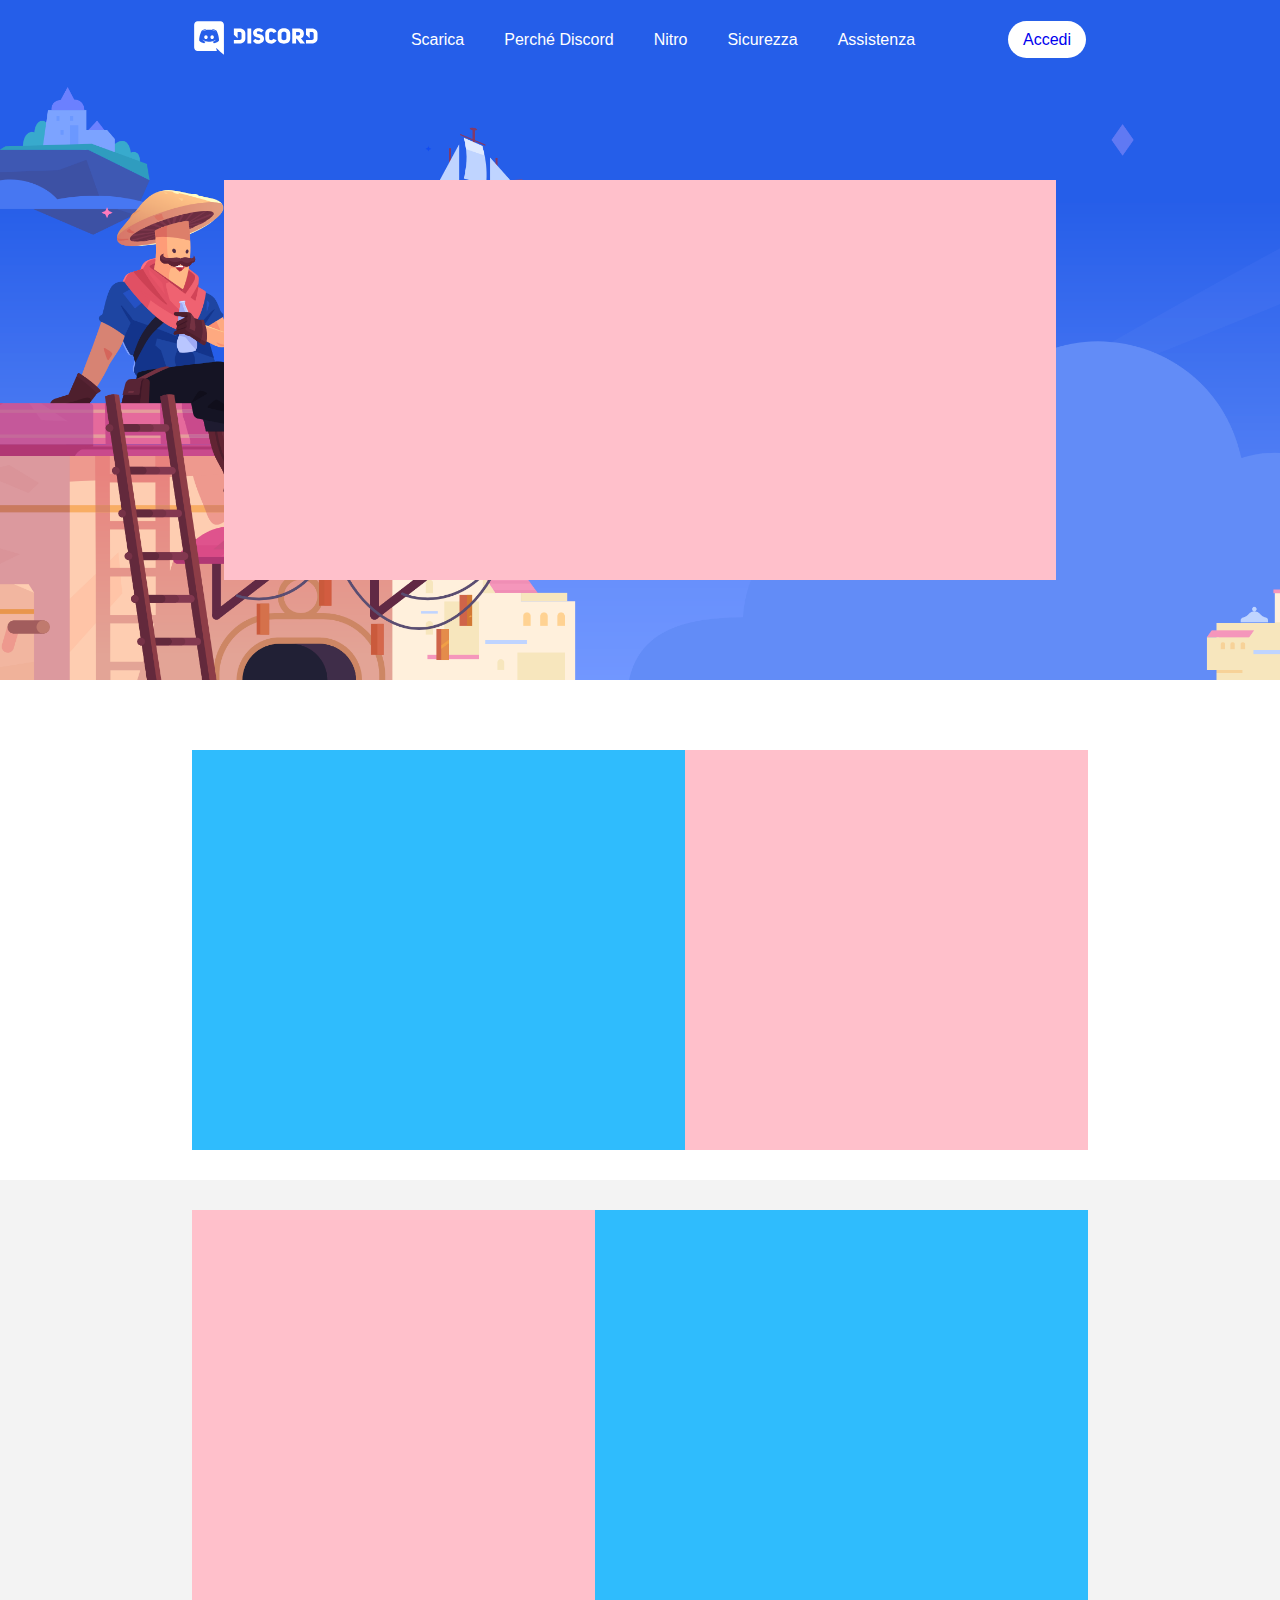
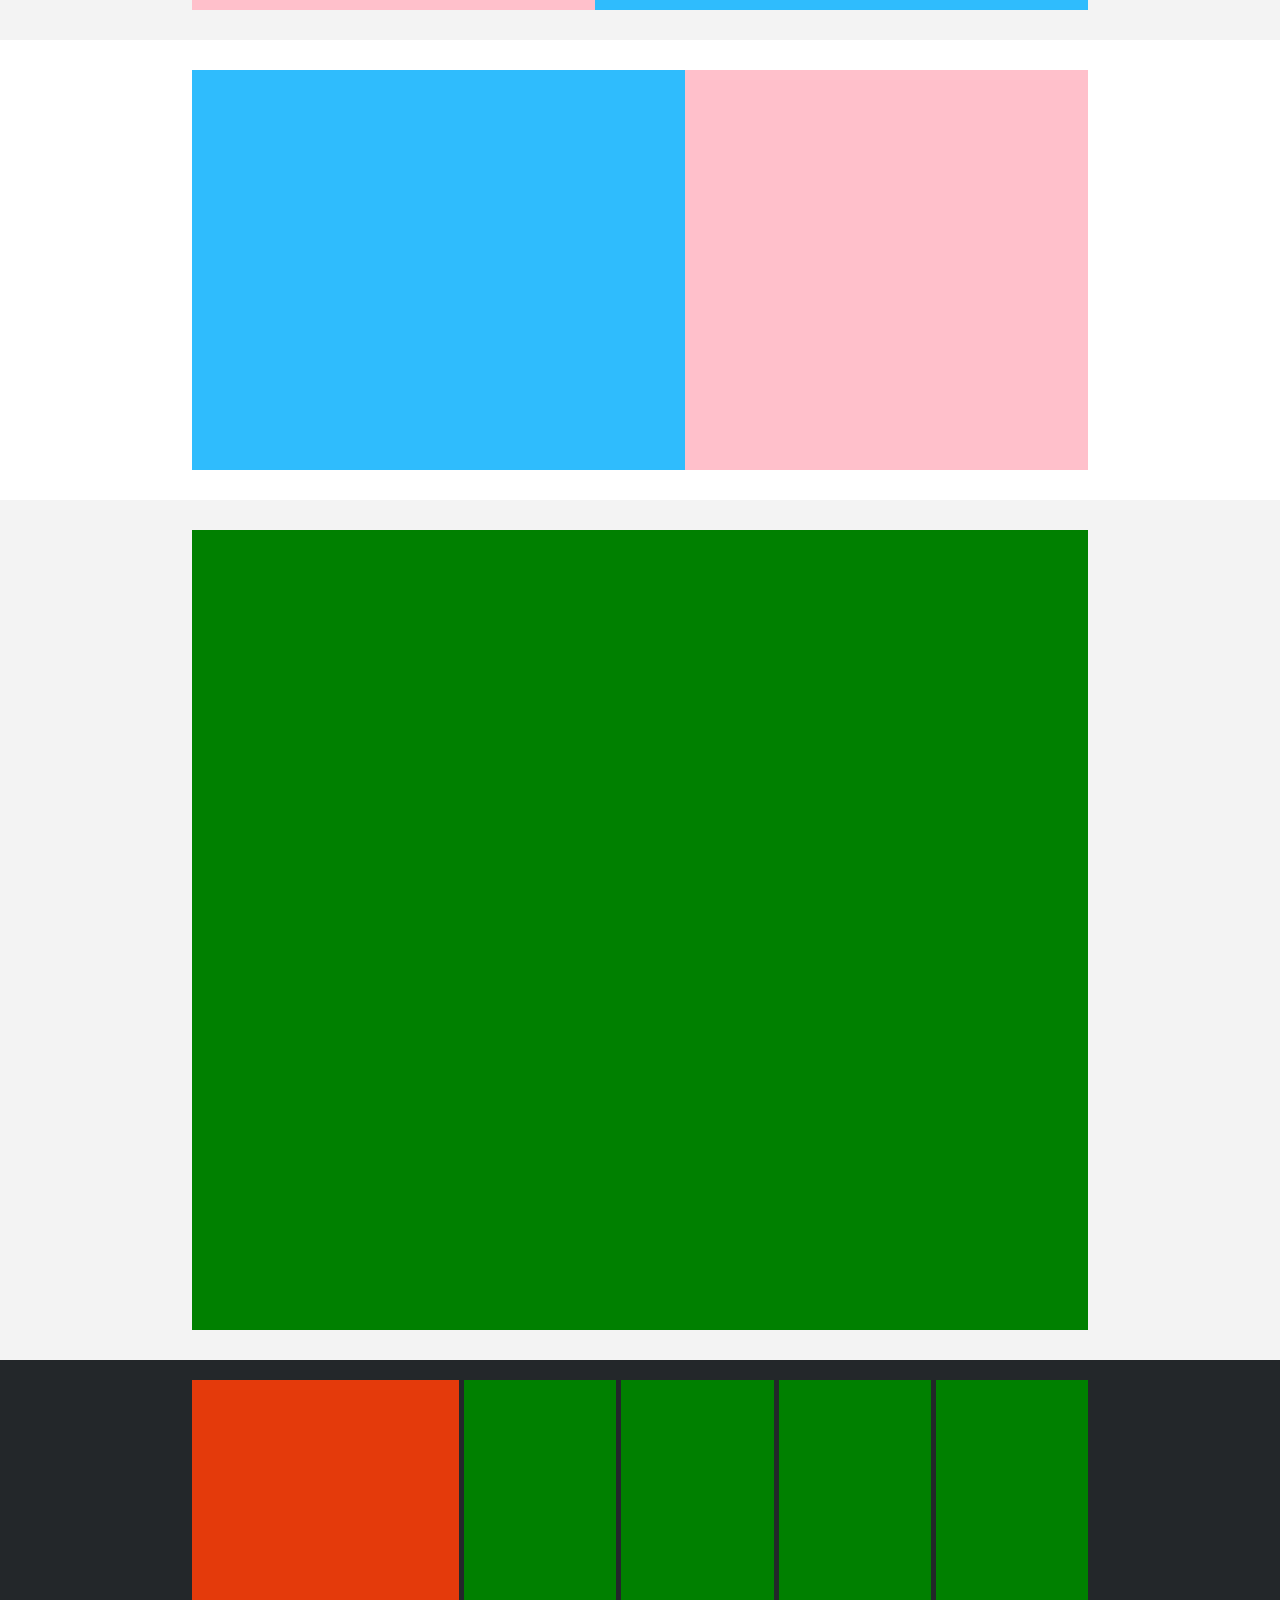
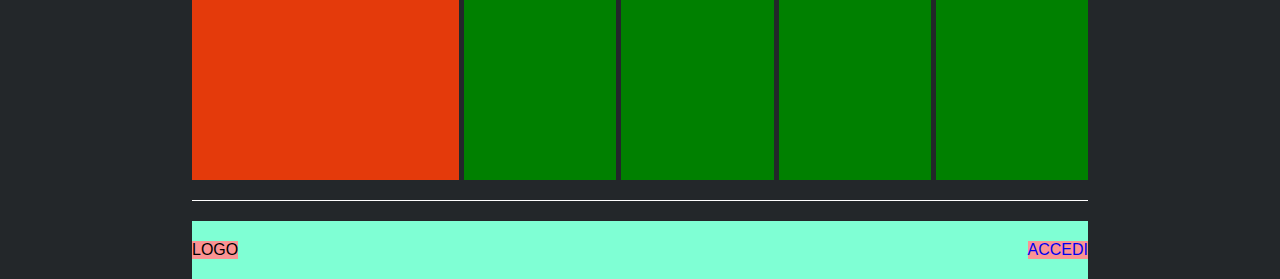
==== index.html @ bf4ae3b9 "nav section" ====
<!DOCTYPE html>
<html lang="en">
  <head>
    <meta charset="UTF-8" />
    <meta name="viewport" content="width=device-width, initial-scale=1.0" />
    <link rel="stylesheet" href="css/style.css" />
    <title>Discord structure</title>
  </head>
  <body>
    <header>
      <!-- NAV SECTION -->
      <section class="nav-bar">
        <div class="container nav-section">
          <div>
            <a href="#">
              <img src="img/logo.svg" alt="Discord Logo" />
            </a>
          </div>
          <nav>
            <ul id="header-nav-list">
              <li><a href="#">Scarica</a></li>
              <li><a href="#">Perché Discord</a></li>
              <li><a href="#">Nitro</a></li>
              <li><a href="#">Sicurezza</a></li>
              <li><a href="#">Assistenza</a></li>
            </ul>
          </nav>
          <div><a class="btn" href="#">Accedi</a></div>
        </div>
      </section>

      <!-- HERO SECTION -->
      <section class="hero-section">
        <div class="hero-content"></div>
      </section>
    </header>

    <!-- FEATURE SECTION -->
    <main>
      <section>
        <!-- FIRST FEATURE -->
        <div>
          <div class="feature-block container">
            <div class="feature-img"></div>
            <div class="feature-content"></div>
          </div>
        </div>
        <!-- SECOND FEATURE -->
        <div class="bg-gray">
          <div class="feature-block container">
            <div class="feature-content"></div>
            <div class="feature-img"></div>
          </div>
        </div>
        <!-- THIRD FEATURE -->
        <div>
          <div class="feature-block container">
            <div class="feature-img"></div>
            <div class="feature-content"></div>
          </div>
        </div>
        <!-- FOURTH FEATURE -->
        <div class="bg-gray">
          <div class="feature-block container">
            <div class="last-feature-content"></div>
          </div>
        </div>
      </section>
    </main>

    <!-- FOOTER SECTION -->
    <footer>
      <!-- FIRST FOOTER SECTION -->
      <section class="first-footer-section container">
        <div class="first-column">
          <div class="col-social"></div>
        </div>

        <div class="second-column-section">
          <div class="col-link"></div>
          <div class="col-link"></div>
          <div class="col-link"></div>
          <div class="col-link"></div>
        </div>
      </section>

      <!-- SECOND FOOTER SECTION -->
      <section class="second-footer-section container">
        <span class="footer-logo">LOGO</span>
        <a class="footer-btn" href="#">ACCEDI</a>
      </section>
    </footer>
  </body>
</html>

<!-- FINE -->
---- css/style.css ----
/* GENERAL */

* {
  margin: 0;
  padding: 0;
  box-sizing: border-box;
}

body {
  font-family: "Helvetica Neue", Helvetica, Arial, sans-serif;
}

a {
  text-decoration: none;
}

/* REUSABLE */

.container {
  width: 70%;
  margin: 0 auto;
}

.bg-gray {
  background-color: rgb(243, 243, 243);
}

.btn {
  background-color: #fff;
  padding: 10px 15px;
  border-radius: 200px;
}

/* HEADER */

header {
  background-image: url(../img/jumbo.png);
  background-size: cover;
}

.nav-bar {
  height: 80px;
  display: flex;
  align-items: center;
  /* debug */
  /* background-color: aqua; */
}

.nav-section {
  display: flex;
  justify-content: space-between;
  align-items: center;
  padding: 4px 2px;
  /* debug */
  /* background-color: orange; */
}

nav {
  display: flex;
  justify-content: space-between;
  /* DEBUG */
  padding: 10px 15px;
}

#header-nav-list {
  list-style: none;
  text-decoration: none;
  display: flex;
  gap: 40px;
}

#header-nav-list li a {
  color: #fff;
}

/* HERO SECTION */

.hero-section {
  min-height: 600px;
  display: flex;
  align-items: center;
  justify-content: center;
  margin-bottom: 40px;
  /* debug */
  /* background-color: blue; */
}

.hero-content {
  width: 65%;
  height: 400px;
  background-color: pink;
}

/* FEATURE SECTION */

.feature-block {
  padding: 30px 0;
  display: flex;
  justify-content: center;
  align-items: center;
}

.feature-img {
  width: 55%;
  height: 400px;
  background-color: rgb(47, 188, 253);
}

.feature-content {
  width: 45%;
  height: 400px;
  background-color: pink;
}

/* .feature-section:nth-child(even) {
  background-color: rgb(243, 243, 243);
} */

.last-feature-content {
  height: 800px;
  width: 100%;
  background-color: green;
}

/* FOOTER */

footer {
  background-color: #23272a;
  min-height: 500px;
}

/* FIRST SECTION FOOTER */

.first-footer-section {
  padding: 20px 0;
  border-bottom: 1px solid #fff;
  margin-bottom: 20px;

  display: flex;
  gap: 5px;
  /* justify-content: center;
  align-items: center; */
}

.first-column {
  width: 30%;
  height: 400px;
}

.second-column-section {
  display: flex;
  gap: 5px;
  width: 70%;
  height: 400px;
}

.col-social {
  height: 100%;
  width: 100%;
  background-color: rgb(228, 58, 11);
}

.col-link {
  width: 25%;
  height: 100%;
  background-color: green;
}

/* SECOND SECTION FOOTER */

.second-footer-section {
  background-color: aquamarine;
  padding: 20px 0;
  display: flex;
  justify-content: space-between;
}

.footer-logo {
  background-color: rgb(251, 147, 147);
}

.footer-btn {
  background-color: rgb(251, 147, 147);
  border: none;
  cursor: pointer;
}
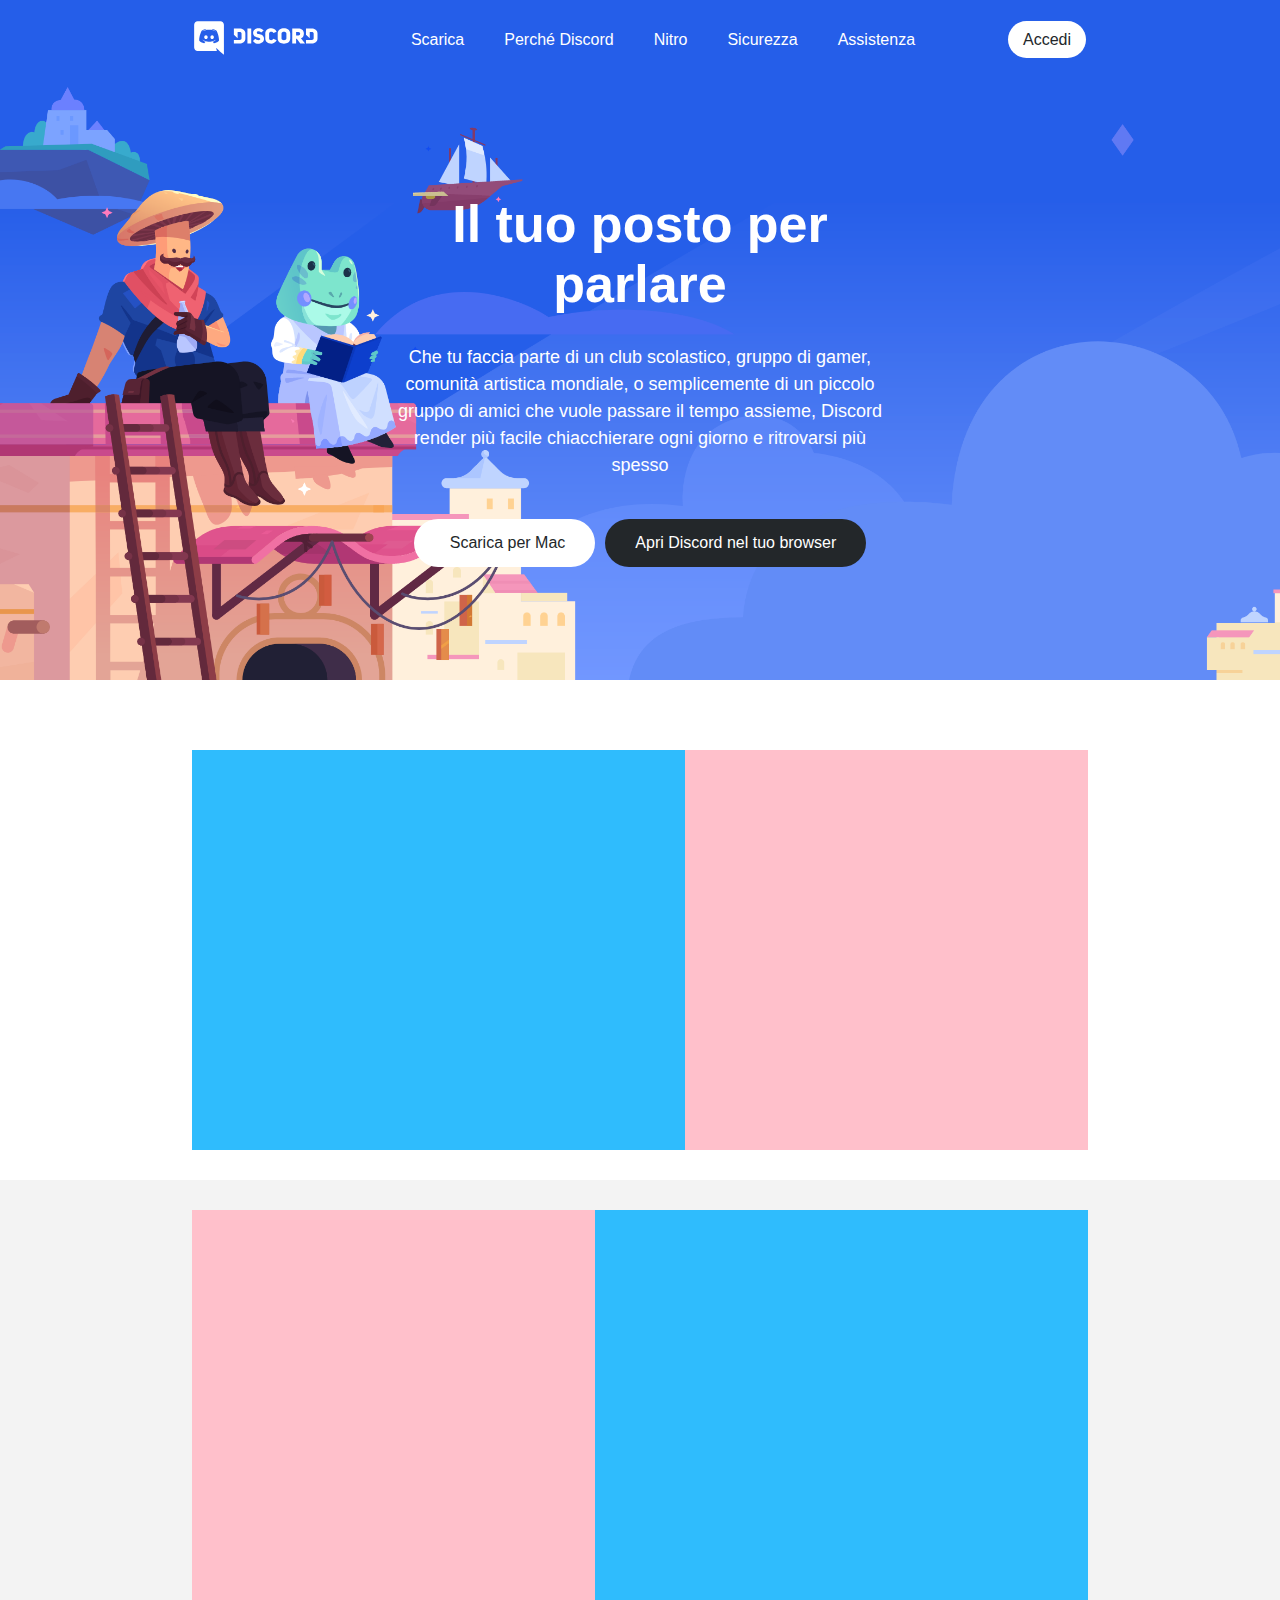
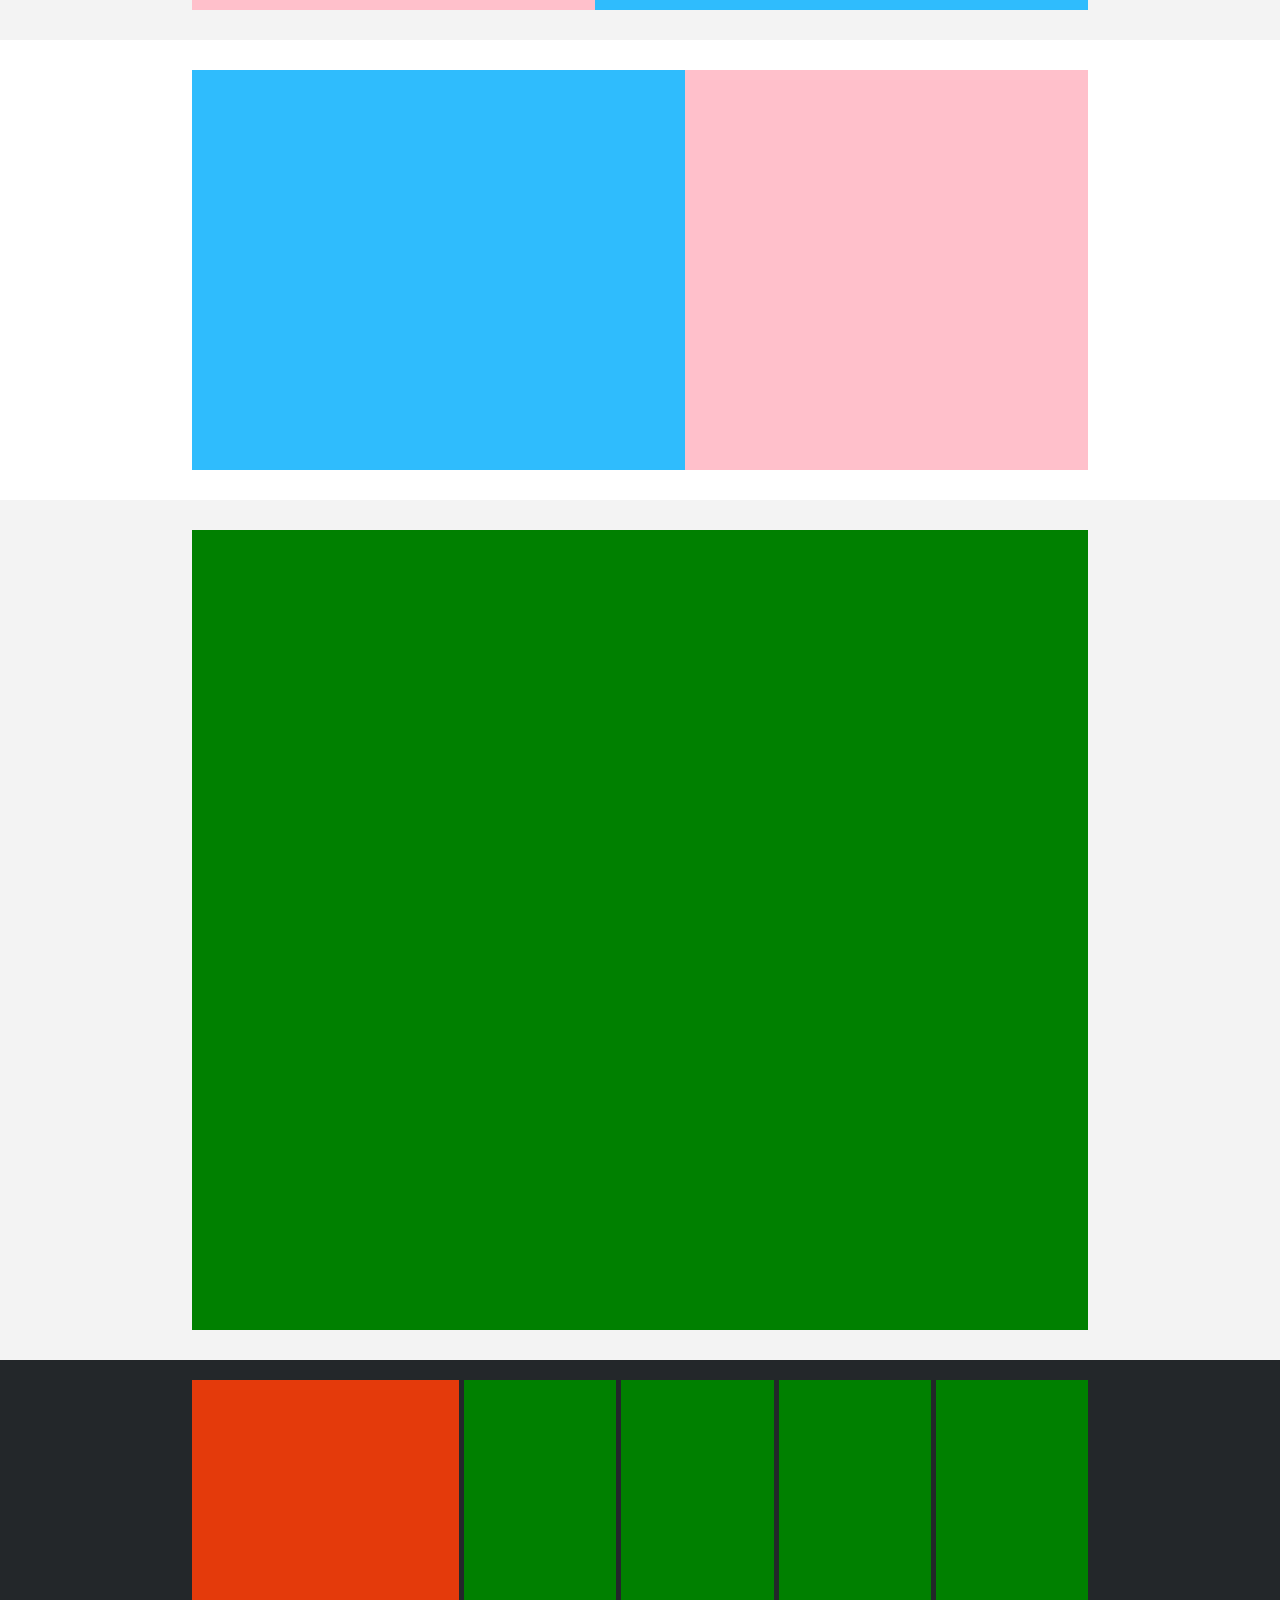
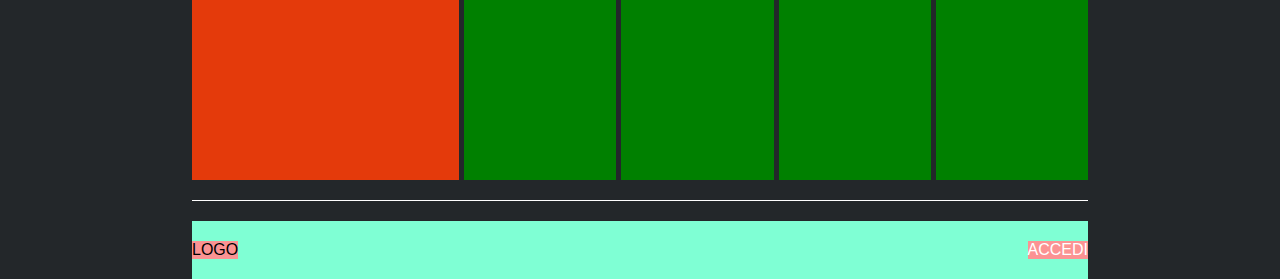
==== commit 794d63d7: "Hero section" ====
--- a/index.html
+++ b/index.html
@@ -3,6 +3,15 @@
   <head>
     <meta charset="UTF-8" />
     <meta name="viewport" content="width=device-width, initial-scale=1.0" />
+    <!-- FONT AWESOME -->
+    <link
+      rel="stylesheet"
+      href="https://cdnjs.cloudflare.com/ajax/libs/font-awesome/6.5.2/css/all.min.css"
+      integrity="sha512-SnH5WK+bZxgPHs44uWIX+LLJAJ9/2PkPKZ5QiAj6Ta86w+fsb2TkcmfRyVX3pBnMFcV7oQPJkl9QevSCWr3W6A=="
+      crossorigin="anonymous"
+      referrerpolicy="no-referrer"
+    />
+
     <link rel="stylesheet" href="css/style.css" />
     <title>Discord structure</title>
   </head>
@@ -25,13 +34,27 @@
               <li><a href="#">Assistenza</a></li>
             </ul>
           </nav>
-          <div><a class="btn" href="#">Accedi</a></div>
+          <div><a class="btn btn-login" href="#">Accedi</a></div>
         </div>
       </section>
 
       <!-- HERO SECTION -->
       <section class="hero-section">
-        <div class="hero-content"></div>
+        <div class="hero-content">
+          <h1>Il tuo posto per parlare</h1>
+          <p>
+            Che tu faccia parte di un club scolastico, gruppo di gamer, comunità
+            artistica mondiale, o semplicemente di un piccolo gruppo di amici
+            che vuole passare il tempo assieme, Discord render più facile
+            chiacchierare ogni giorno e ritrovarsi più spesso
+          </p>
+          <div class="hero-btn">
+            <a href="#" class="btn btn-white"
+              ><i class="fa-solid fa-down-long"></i> Scarica per Mac</a
+            >
+            <a href="#" class="btn btn-black">Apri Discord nel tuo browser</a>
+          </div>
+        </div>
       </section>
     </header>
 
--- a/css/style.css
+++ b/css/style.css
@@ -12,6 +12,7 @@
 
 a {
   text-decoration: none;
+  color: #fff;
 }
 
 /* REUSABLE */
@@ -69,8 +70,8 @@
   gap: 40px;
 }
 
-#header-nav-list li a {
-  color: #fff;
+.btn-login {
+  color: #23272a;
 }
 
 /* HERO SECTION */
@@ -86,9 +87,47 @@
 }
 
 .hero-content {
-  width: 65%;
-  height: 400px;
-  background-color: pink;
+  width: 40%;
+  color: #fff;
+  /* debug */
+  /* height: 400px;
+  background-color: pink; */
+}
+
+.hero-content h1 {
+  font-size: 52px;
+  text-align: center;
+  margin-bottom: 30px;
+}
+
+.hero-content p {
+  line-height: 1.5;
+  text-align: center;
+  font-size: 18px;
+}
+
+/* BTN */
+
+.fa-down-long {
+  margin-right: 6px;
+}
+
+.hero-btn {
+  display: flex;
+  justify-content: center;
+  align-items: center;
+  gap: 10px;
+  margin-top: 40px;
+}
+
+.btn-white {
+  color: #23272a;
+  padding: 15px 30px;
+}
+
+.btn-black {
+  background-color: #23272a;
+  padding: 15px 30px;
 }
 
 /* FEATURE SECTION */
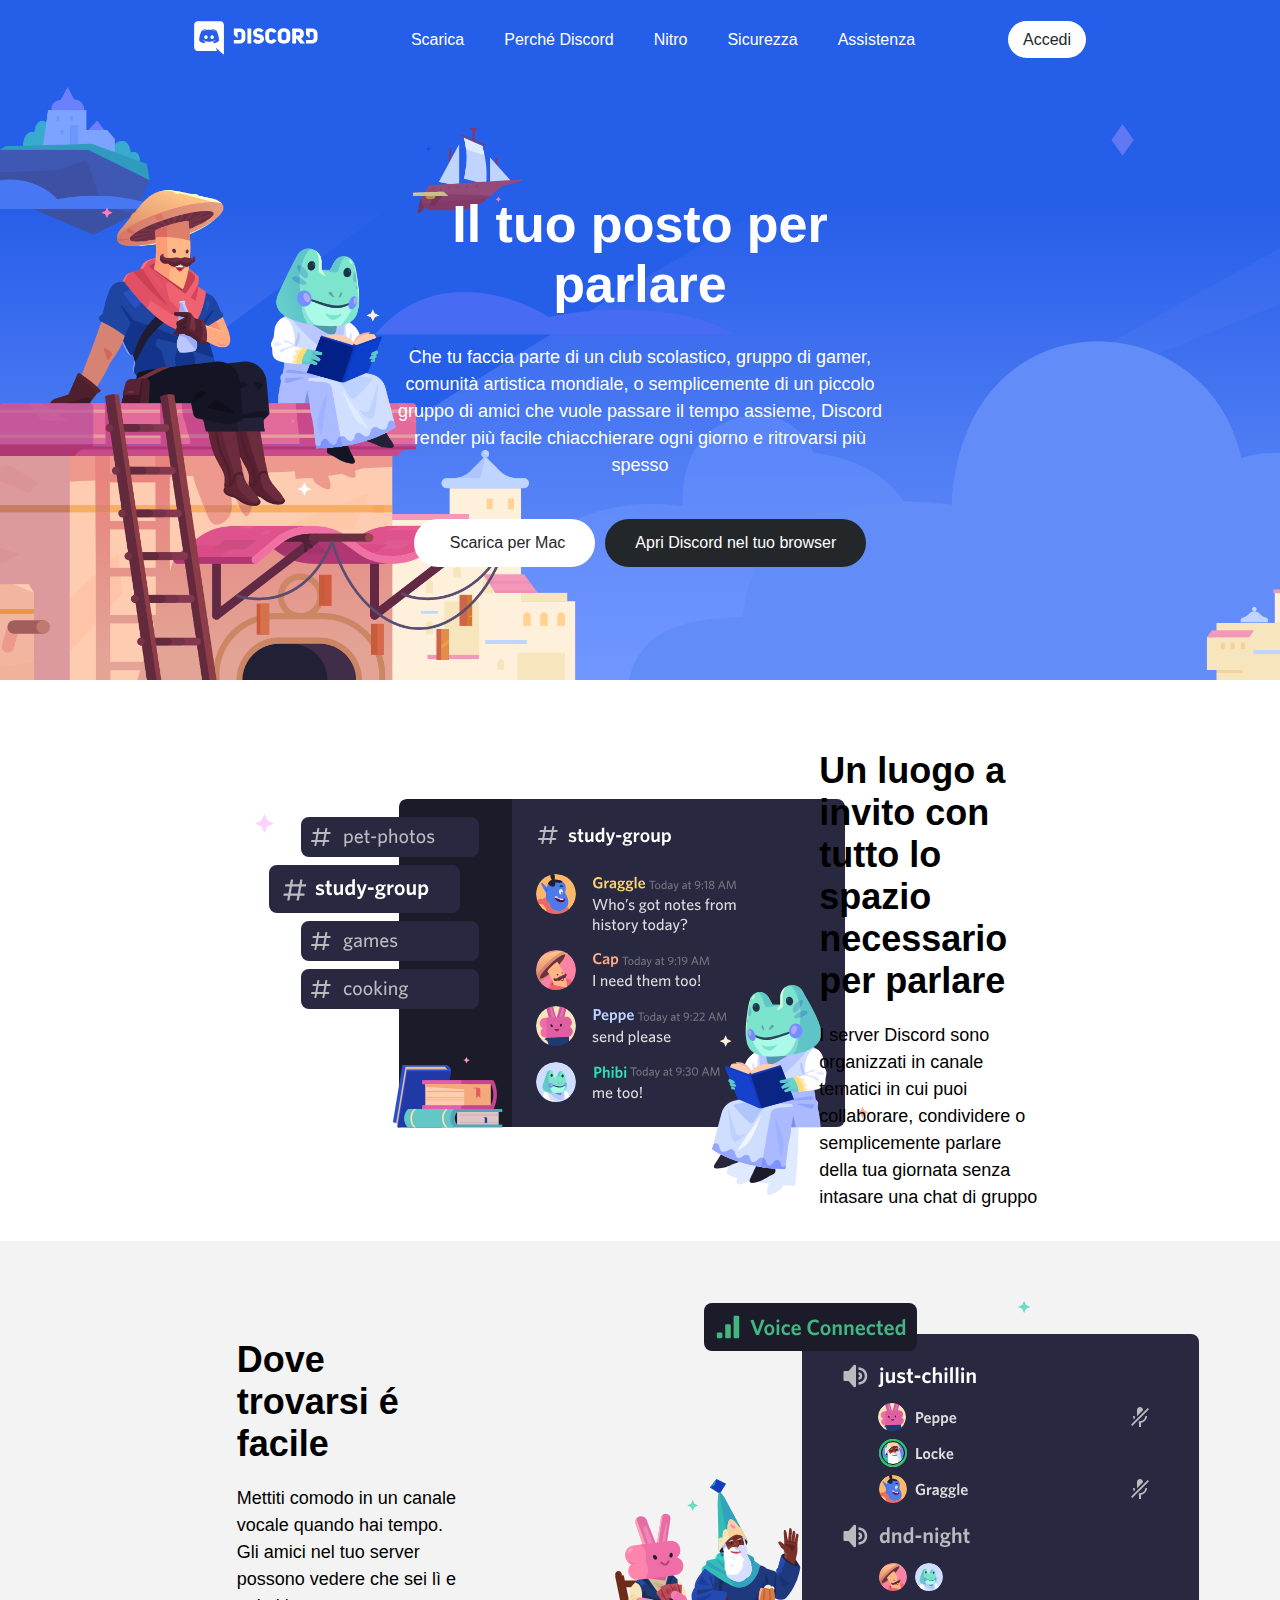
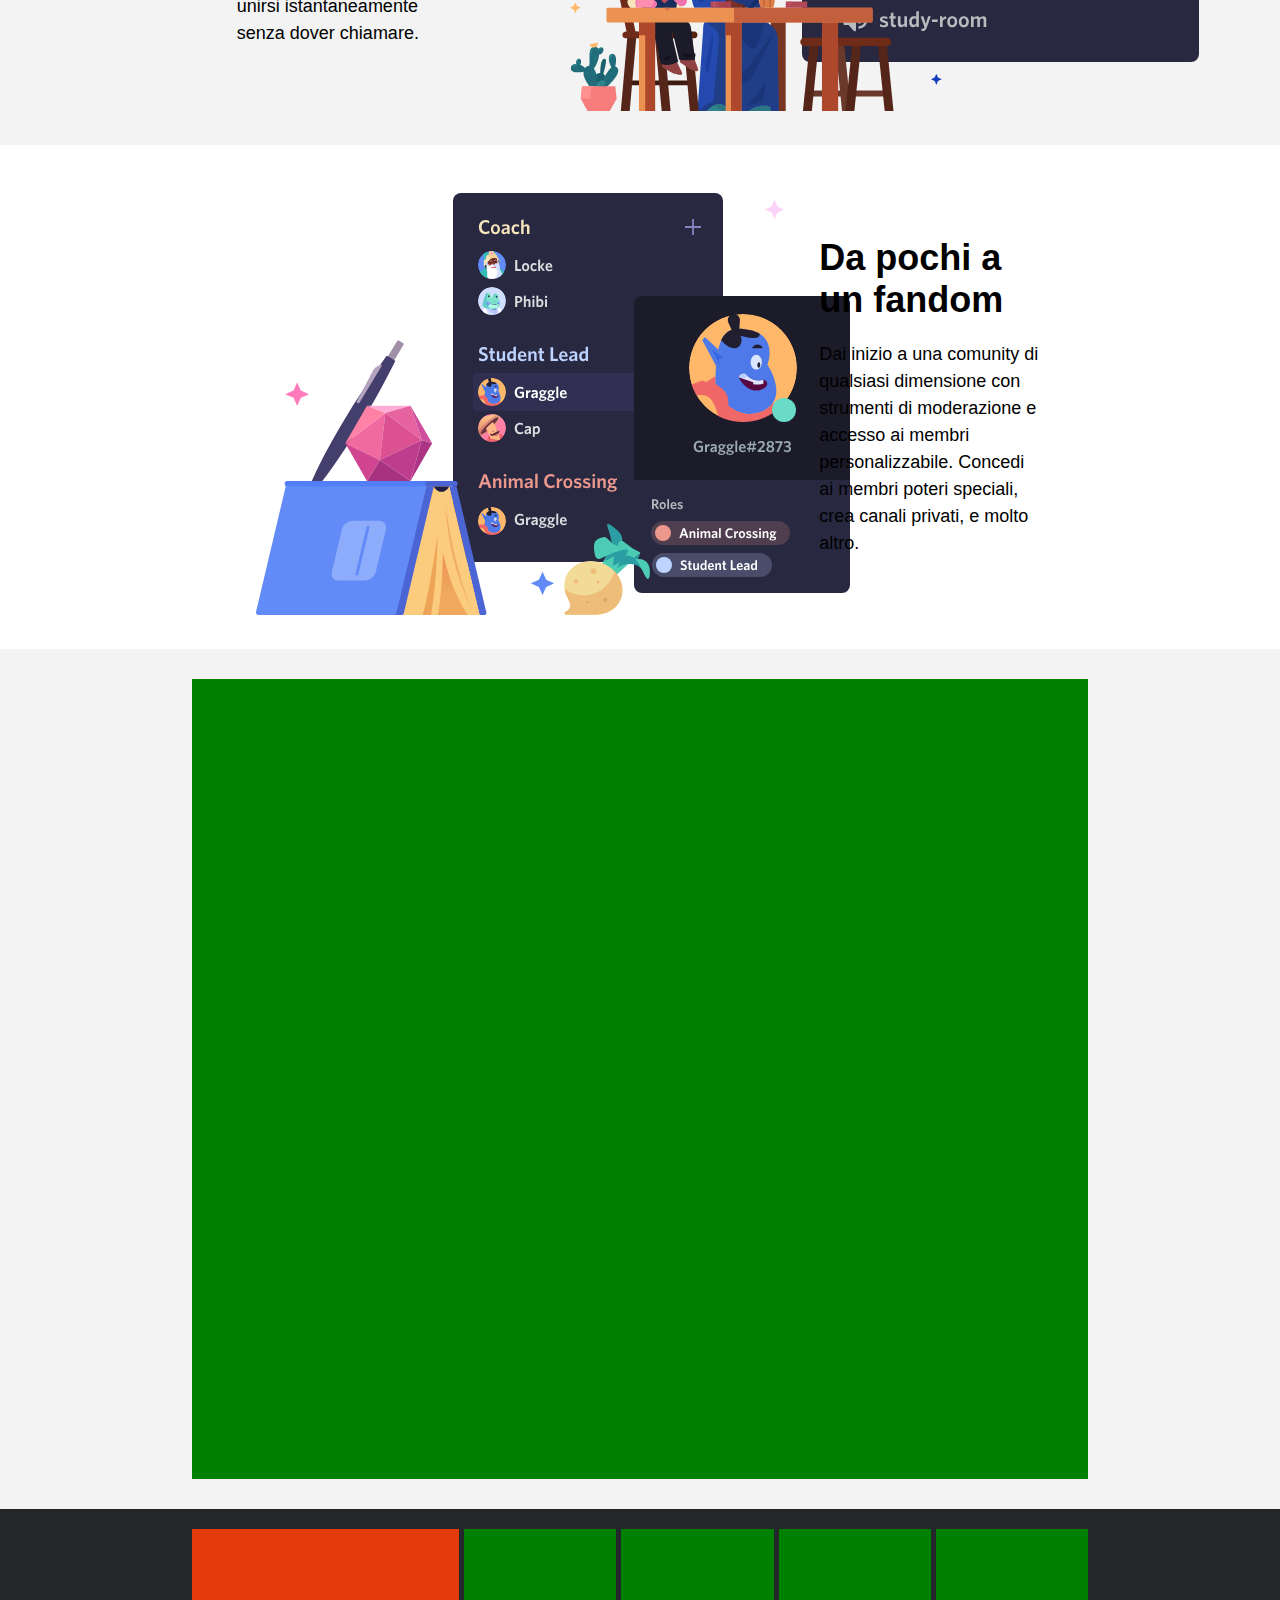
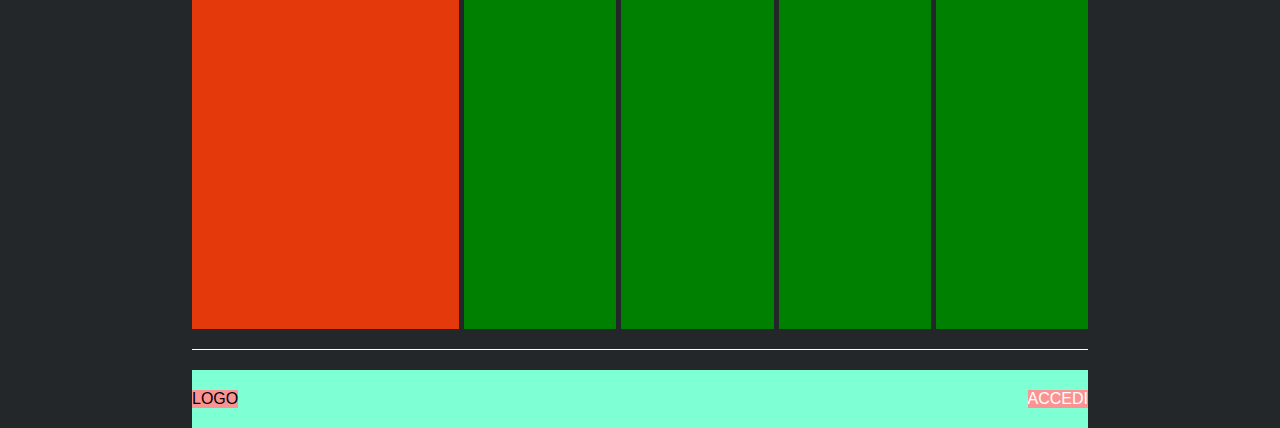
==== commit b4b6260f: "First three feature of feature section" ====
--- a/index.html
+++ b/index.html
@@ -60,35 +60,62 @@
 
     <!-- FEATURE SECTION -->
     <main>
+      <!-- FIRST FEATURE -->
       <section>
-        <!-- FIRST FEATURE -->
-        <div>
-          <div class="feature-block container">
-            <div class="feature-img"></div>
-            <div class="feature-content"></div>
+        <div class="feature-block container">
+          <div class="feature-img">
+            <img src="img/item1.svg" alt="descriptive image" />
           </div>
-        </div>
-        <!-- SECOND FEATURE -->
-        <div class="bg-gray">
-          <div class="feature-block container">
-            <div class="feature-content"></div>
-            <div class="feature-img"></div>
-          </div>
-        </div>
-        <!-- THIRD FEATURE -->
-        <div>
-          <div class="feature-block container">
-            <div class="feature-img"></div>
-            <div class="feature-content"></div>
-          </div>
-        </div>
-        <!-- FOURTH FEATURE -->
-        <div class="bg-gray">
-          <div class="feature-block container">
-            <div class="last-feature-content"></div>
+          <div class="feature-content">
+            <h3>
+              Un luogo a invito con tutto lo spazio necessario per parlare
+            </h3>
+            <p>
+              I server Discord sono organizzati in canale tematici in cui puoi
+              collaborare, condividere o semplicemente parlare della tua
+              giornata senza intasare una chat di gruppo
+            </p>
           </div>
         </div>
       </section>
+      <!-- SECOND FEATURE -->
+      <section class="bg-gray">
+        <div class="feature-block container">
+          <div class="feature-content">
+            <h3>Dove trovarsi é facile</h3>
+            <p>
+              Mettiti comodo in un canale vocale quando hai tempo. Gli amici nel
+              tuo server possono vedere che sei lì e unirsi istantaneamente
+              senza dover chiamare.
+            </p>
+          </div>
+          <div class="feature-img">
+            <img src="img/item2.svg" alt="descriptive image" />
+          </div>
+        </div>
+      </section>
+      <!-- THIRD FEATURE -->
+      <section>
+        <div class="feature-block container">
+          <div class="feature-img">
+            <img src="img/item3.svg" alt="descriptive image" />
+          </div>
+          <div class="feature-content">
+            <h3>Da pochi a un fandom</h3>
+            <p>
+              Dai inizio a una comunity di qualsiasi dimensione con strumenti di
+              moderazione e accesso ai membri personalizzabile. Concedi ai
+              membri poteri speciali, crea canali privati, e molto altro.
+            </p>
+          </div>
+        </div>
+      </section>
+      <!-- FOURTH FEATURE -->
+      <div class="bg-gray">
+        <div class="feature-block container">
+          <div class="last-feature-content"></div>
+        </div>
+      </div>
     </main>
 
     <!-- FOOTER SECTION -->
--- a/css/style.css
+++ b/css/style.css
@@ -15,6 +15,11 @@
   color: #fff;
 }
 
+p {
+  font-size: 18px;
+  line-height: 1.5;
+}
+
 /* REUSABLE */
 
 .container {
@@ -101,9 +106,7 @@
 }
 
 .hero-content p {
-  line-height: 1.5;
   text-align: center;
-  font-size: 18px;
 }
 
 /* BTN */
@@ -135,20 +138,27 @@
 .feature-block {
   padding: 30px 0;
   display: flex;
-  justify-content: center;
+  justify-content: space-around;
   align-items: center;
 }
 
 .feature-img {
   width: 55%;
+  /* debug */
+  /* height: 400px;
+  background-color: rgb(47, 188, 253); */
+}
+
+.feature-content {
+  width: 25%;
+  /* debug
   height: 400px;
-  background-color: rgb(47, 188, 253);
-}
-
-.feature-content {
-  width: 45%;
-  height: 400px;
-  background-color: pink;
+  background-color: pink; */
+}
+
+.feature-content h3 {
+  font-size: 36px;
+  margin-bottom: 20px;
 }
 
 /* .feature-section:nth-child(even) {
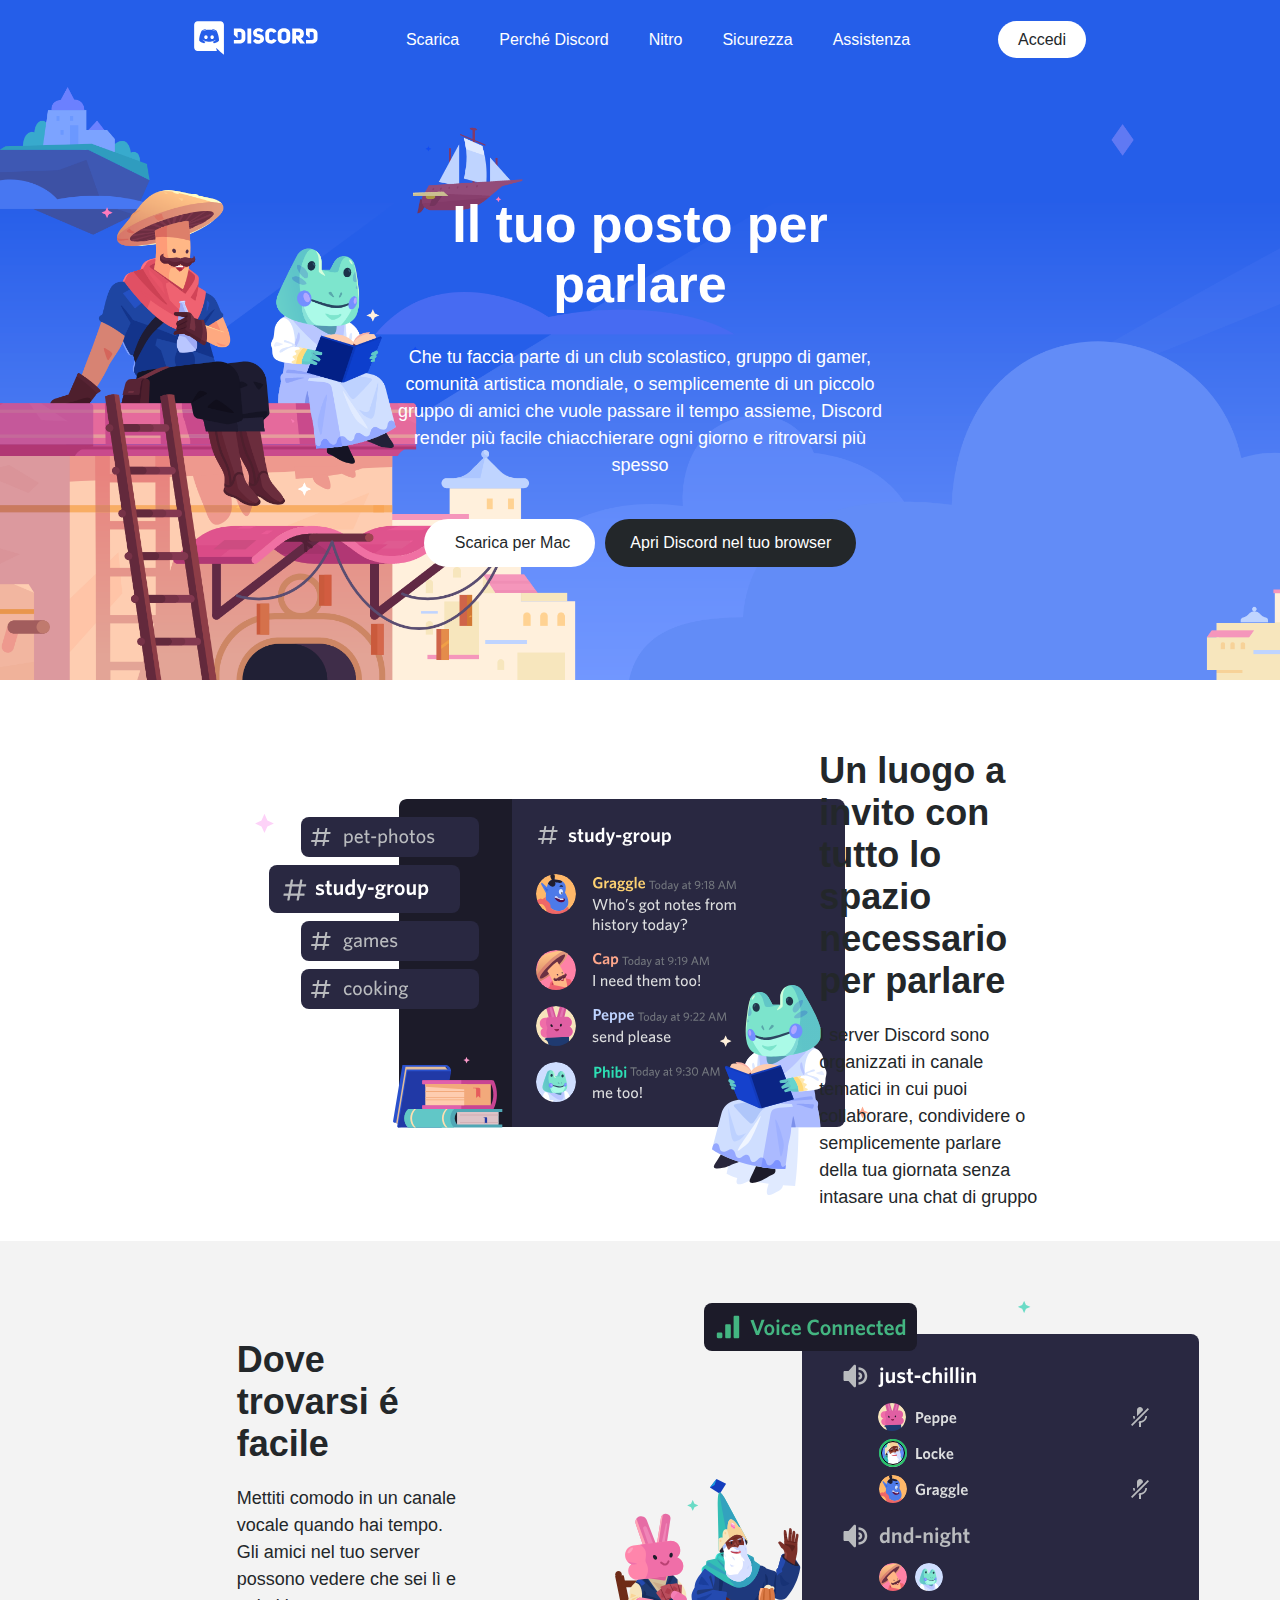
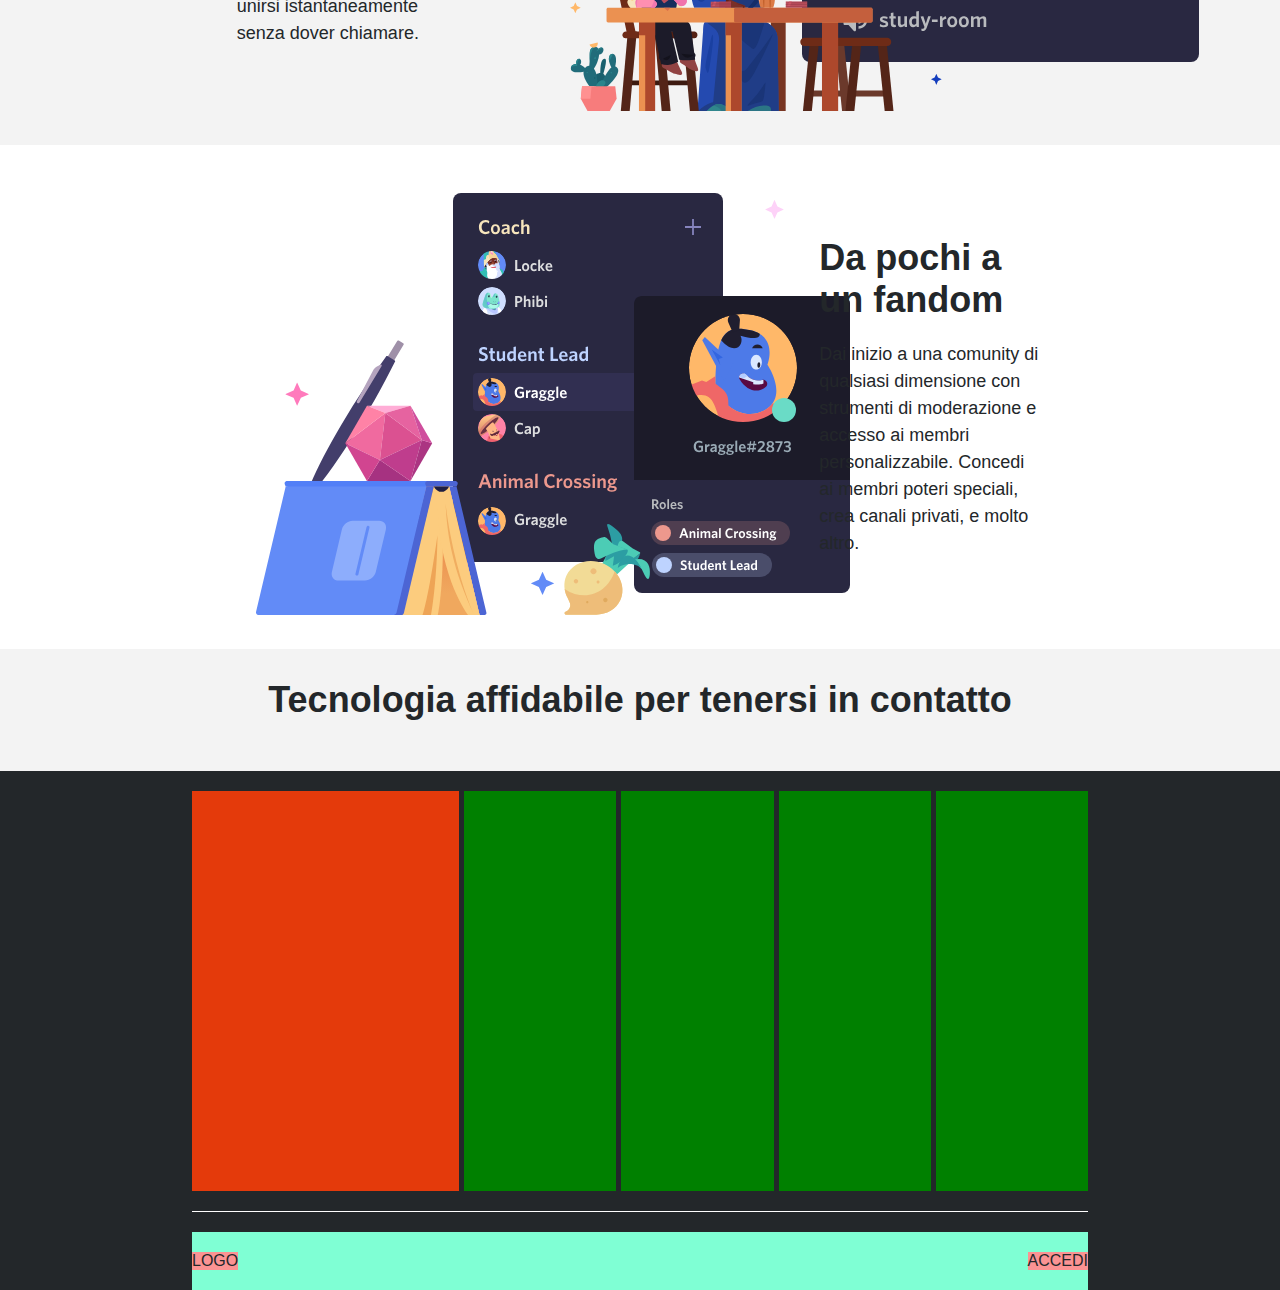
==== commit 98f4b979: "Some btn header fix" ====
--- a/index.html
+++ b/index.html
@@ -111,11 +111,13 @@
         </div>
       </section>
       <!-- FOURTH FEATURE -->
-      <div class="bg-gray">
+      <section class="bg-gray">
         <div class="feature-block container">
-          <div class="last-feature-content"></div>
+          <div class="last-feature-content">
+            <h3>Tecnologia affidabile per tenersi in contatto</h3>
+          </div>
         </div>
-      </div>
+      </section>
     </main>
 
     <!-- FOOTER SECTION -->
--- a/css/style.css
+++ b/css/style.css
@@ -8,11 +8,12 @@
 
 body {
   font-family: "Helvetica Neue", Helvetica, Arial, sans-serif;
+  color: #23272a;
 }
 
 a {
   text-decoration: none;
-  color: #fff;
+  color: #23272a;
 }
 
 p {
@@ -20,6 +21,15 @@
   line-height: 1.5;
 }
 
+h3 {
+  font-size: 36px;
+  margin-bottom: 20px;
+}
+
+li a {
+  color: #fff;
+}
+
 /* REUSABLE */
 
 .container {
@@ -33,7 +43,7 @@
 
 .btn {
   background-color: #fff;
-  padding: 10px 15px;
+  padding: 15px 25px;
   border-radius: 200px;
 }
 
@@ -43,7 +53,7 @@
   background-image: url(../img/jumbo.png);
   background-size: cover;
 }
-
+/* NAV */
 .nav-bar {
   height: 80px;
   display: flex;
@@ -76,7 +86,7 @@
 }
 
 .btn-login {
-  color: #23272a;
+  padding: 10px 20px;
 }
 
 /* HERO SECTION */
@@ -123,14 +133,10 @@
   margin-top: 40px;
 }
 
-.btn-white {
-  color: #23272a;
-  padding: 15px 30px;
-}
-
 .btn-black {
+  color: #fff;
   background-color: #23272a;
-  padding: 15px 30px;
+  /* padding: 15px 30px; */
 }
 
 /* FEATURE SECTION */
@@ -156,19 +162,16 @@
   background-color: pink; */
 }
 
-.feature-content h3 {
-  font-size: 36px;
-  margin-bottom: 20px;
-}
-
 /* .feature-section:nth-child(even) {
   background-color: rgb(243, 243, 243);
 } */
 
 .last-feature-content {
-  height: 800px;
+  text-align: center;
   width: 100%;
-  background-color: green;
+  /* debug */
+  /* height: 800px;
+  background-color: green; */
 }
 
 /* FOOTER */
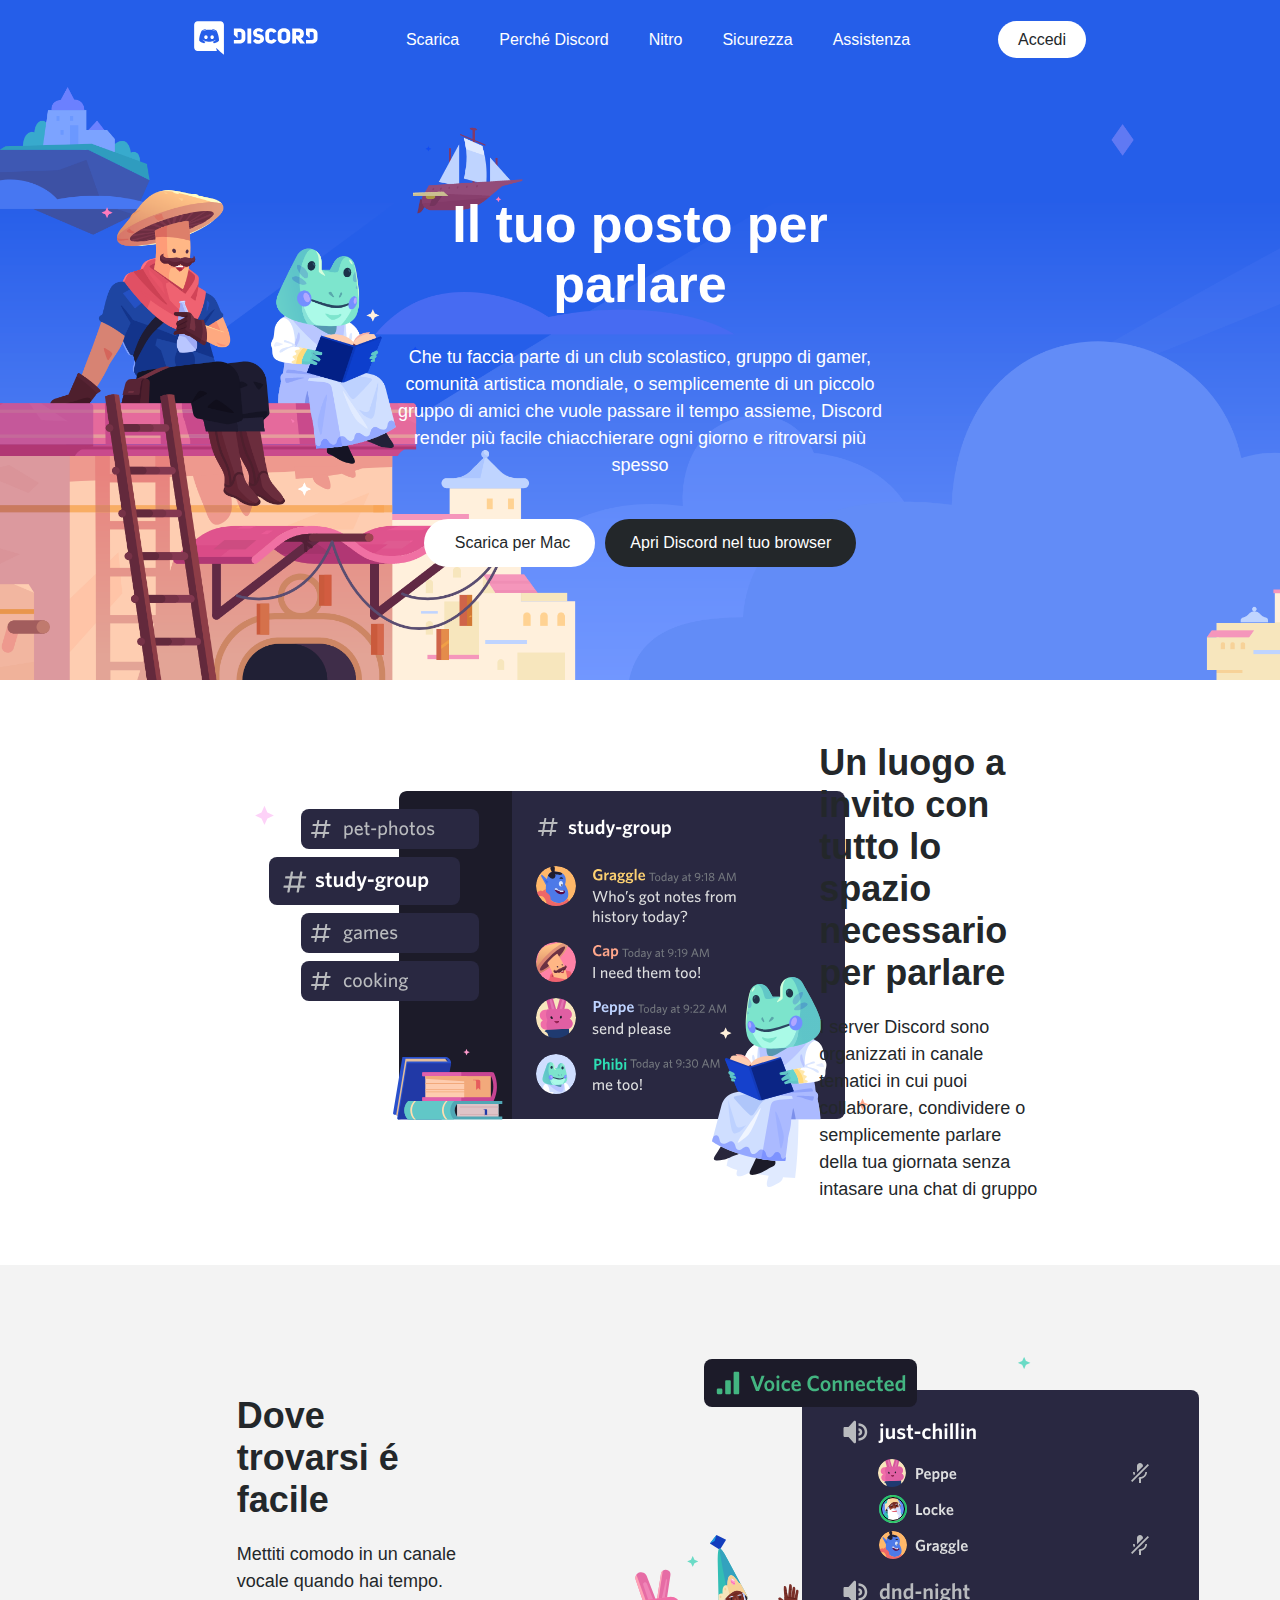
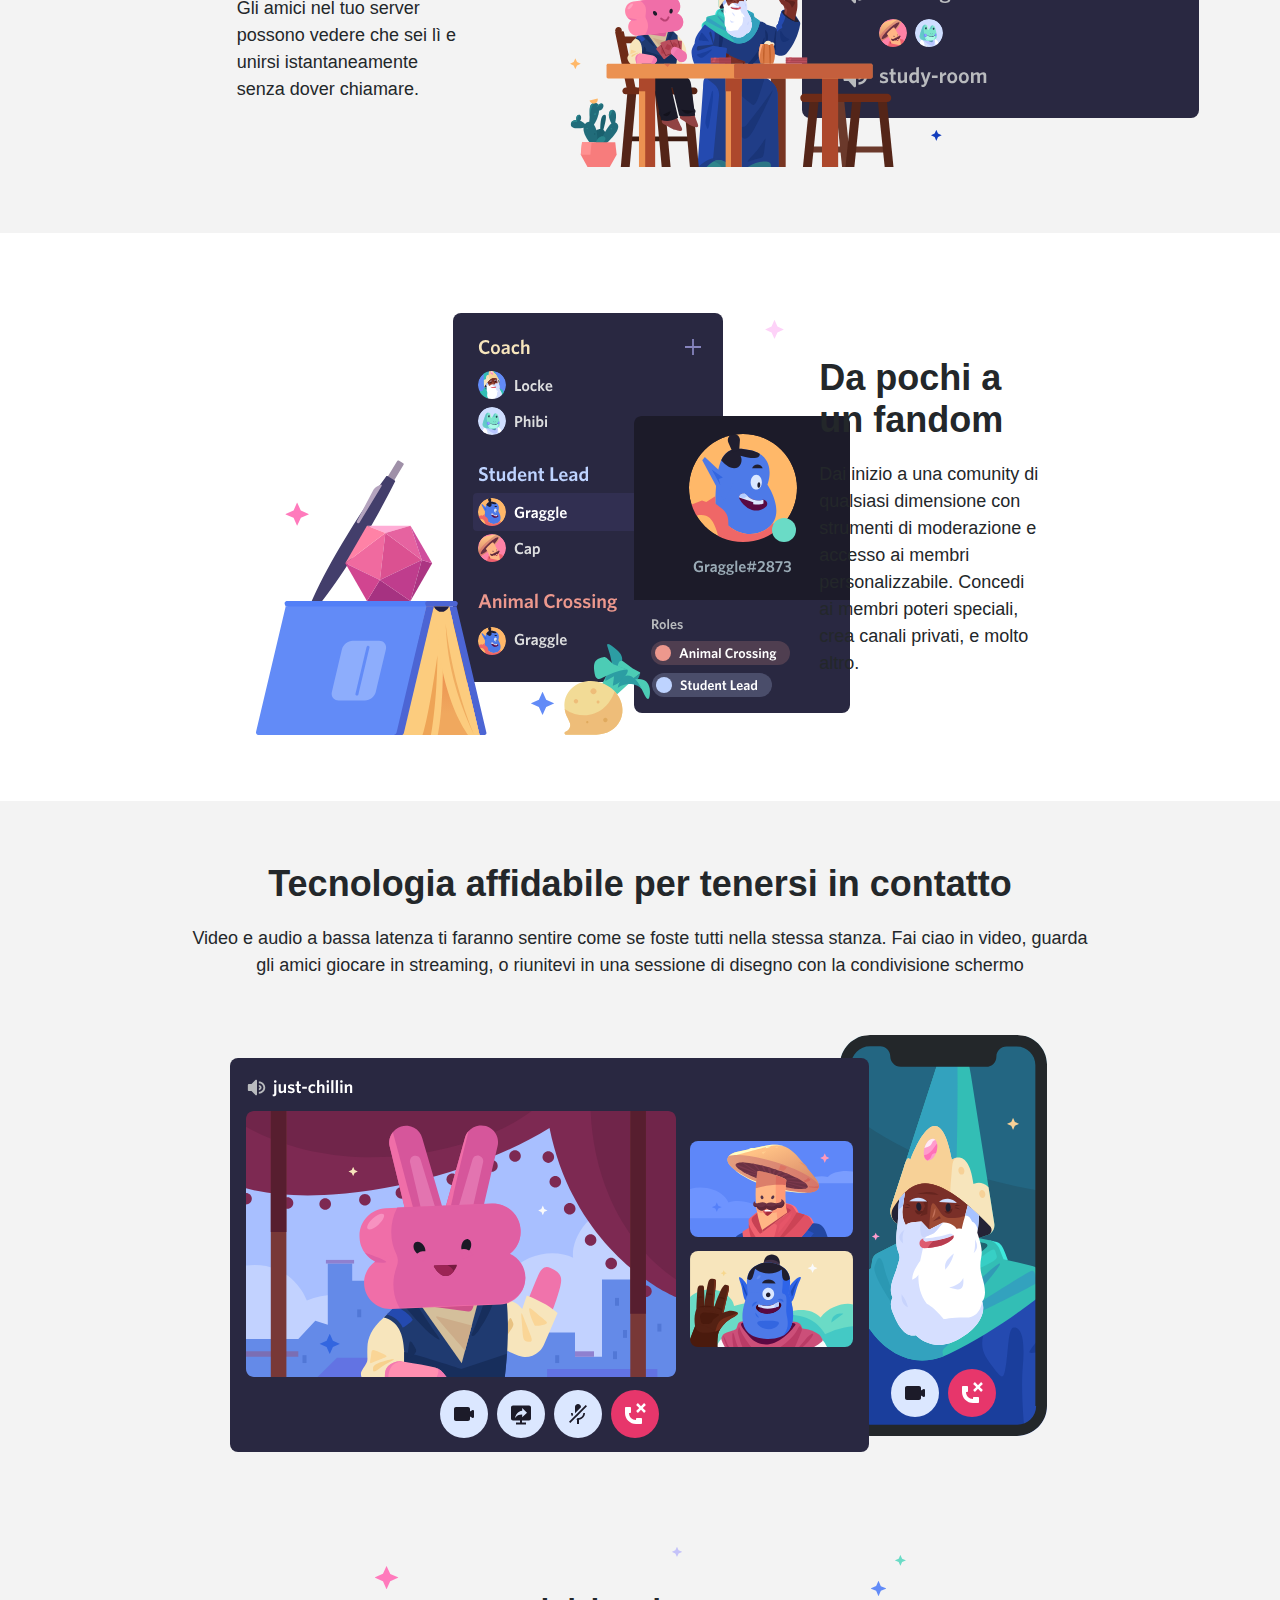
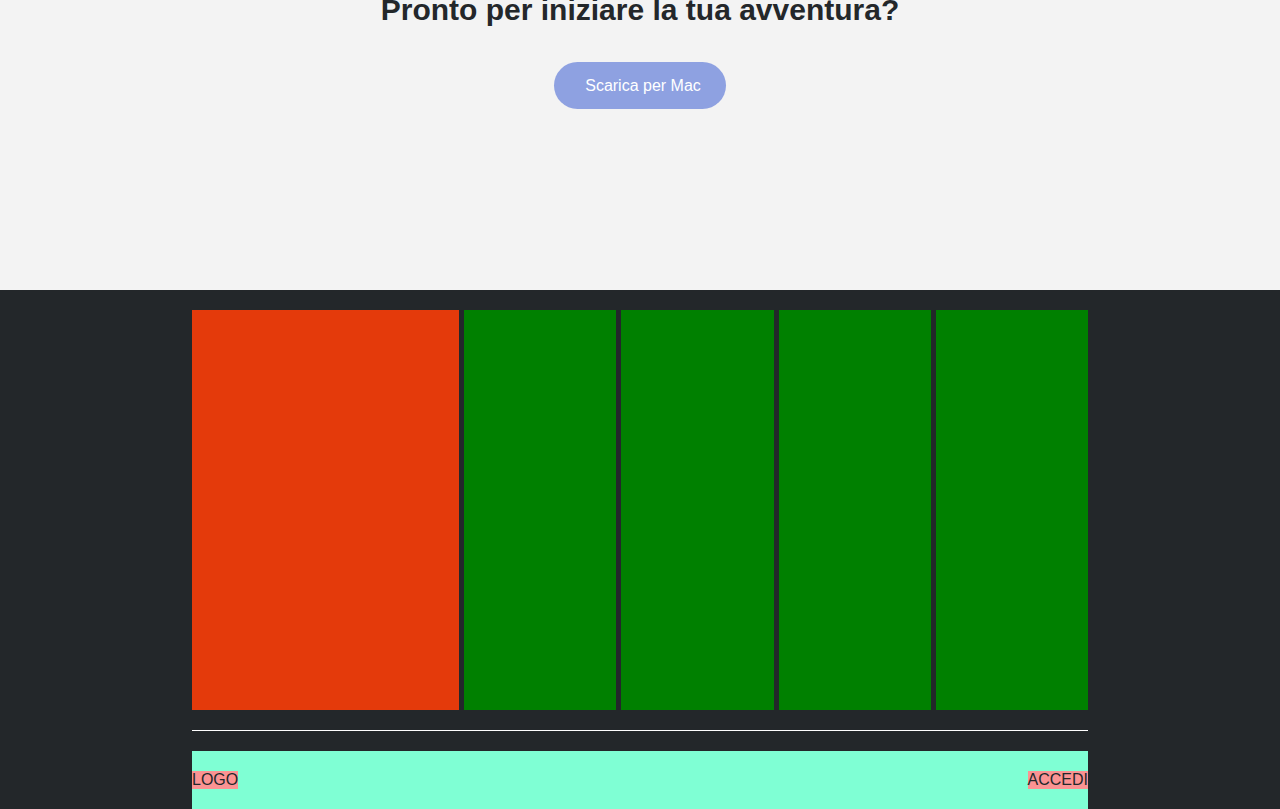
==== commit 7b94d256: "last feature section" ====
--- a/index.html
+++ b/index.html
@@ -112,9 +112,23 @@
       </section>
       <!-- FOURTH FEATURE -->
       <section class="bg-gray">
-        <div class="feature-block container">
+        <div class="container">
           <div class="last-feature-content">
             <h3>Tecnologia affidabile per tenersi in contatto</h3>
+            <p>
+              Video e audio a bassa latenza ti faranno sentire come se foste
+              tutti nella stessa stanza. Fai ciao in video, guarda gli amici
+              giocare in streaming, o riunitevi in una sessione di disegno con
+              la condivisione schermo
+            </p>
+            <img src="img/item4-big.svg" alt="descriptive image" />
+            <!-- CTA SECTION -->
+            <div class="cta-section">
+              <h5>Pronto per iniziare la tua avventura?</h5>
+              <a href="#" class="btn btn-blue"
+                ><i class="fa-solid fa-down-long"></i> Scarica per Mac</a
+              >
+            </div>
           </div>
         </div>
       </section>
--- a/css/style.css
+++ b/css/style.css
@@ -26,6 +26,10 @@
   margin-bottom: 20px;
 }
 
+h5 {
+  font-size: 30px;
+}
+
 li a {
   color: #fff;
 }
@@ -96,7 +100,6 @@
   display: flex;
   align-items: center;
   justify-content: center;
-  margin-bottom: 40px;
   /* debug */
   /* background-color: blue; */
 }
@@ -142,7 +145,7 @@
 /* FEATURE SECTION */
 
 .feature-block {
-  padding: 30px 0;
+  padding: 62px 0;
   display: flex;
   justify-content: space-around;
   align-items: center;
@@ -169,9 +172,28 @@
 .last-feature-content {
   text-align: center;
   width: 100%;
+  padding: 62px 0;
   /* debug */
   /* height: 800px;
   background-color: green; */
+}
+
+.last-feature-content:after {
+  content: url(../img/stars.svg);
+  position: relative;
+  bottom: 228px;
+}
+
+.cta-section {
+  margin: 80px 0;
+}
+.cta-section h5 {
+  margin-bottom: 50px;
+}
+.btn-blue {
+  background-color: #8ea1e1;
+  color: #fff;
+  text-align: center;
 }
 
 /* FOOTER */
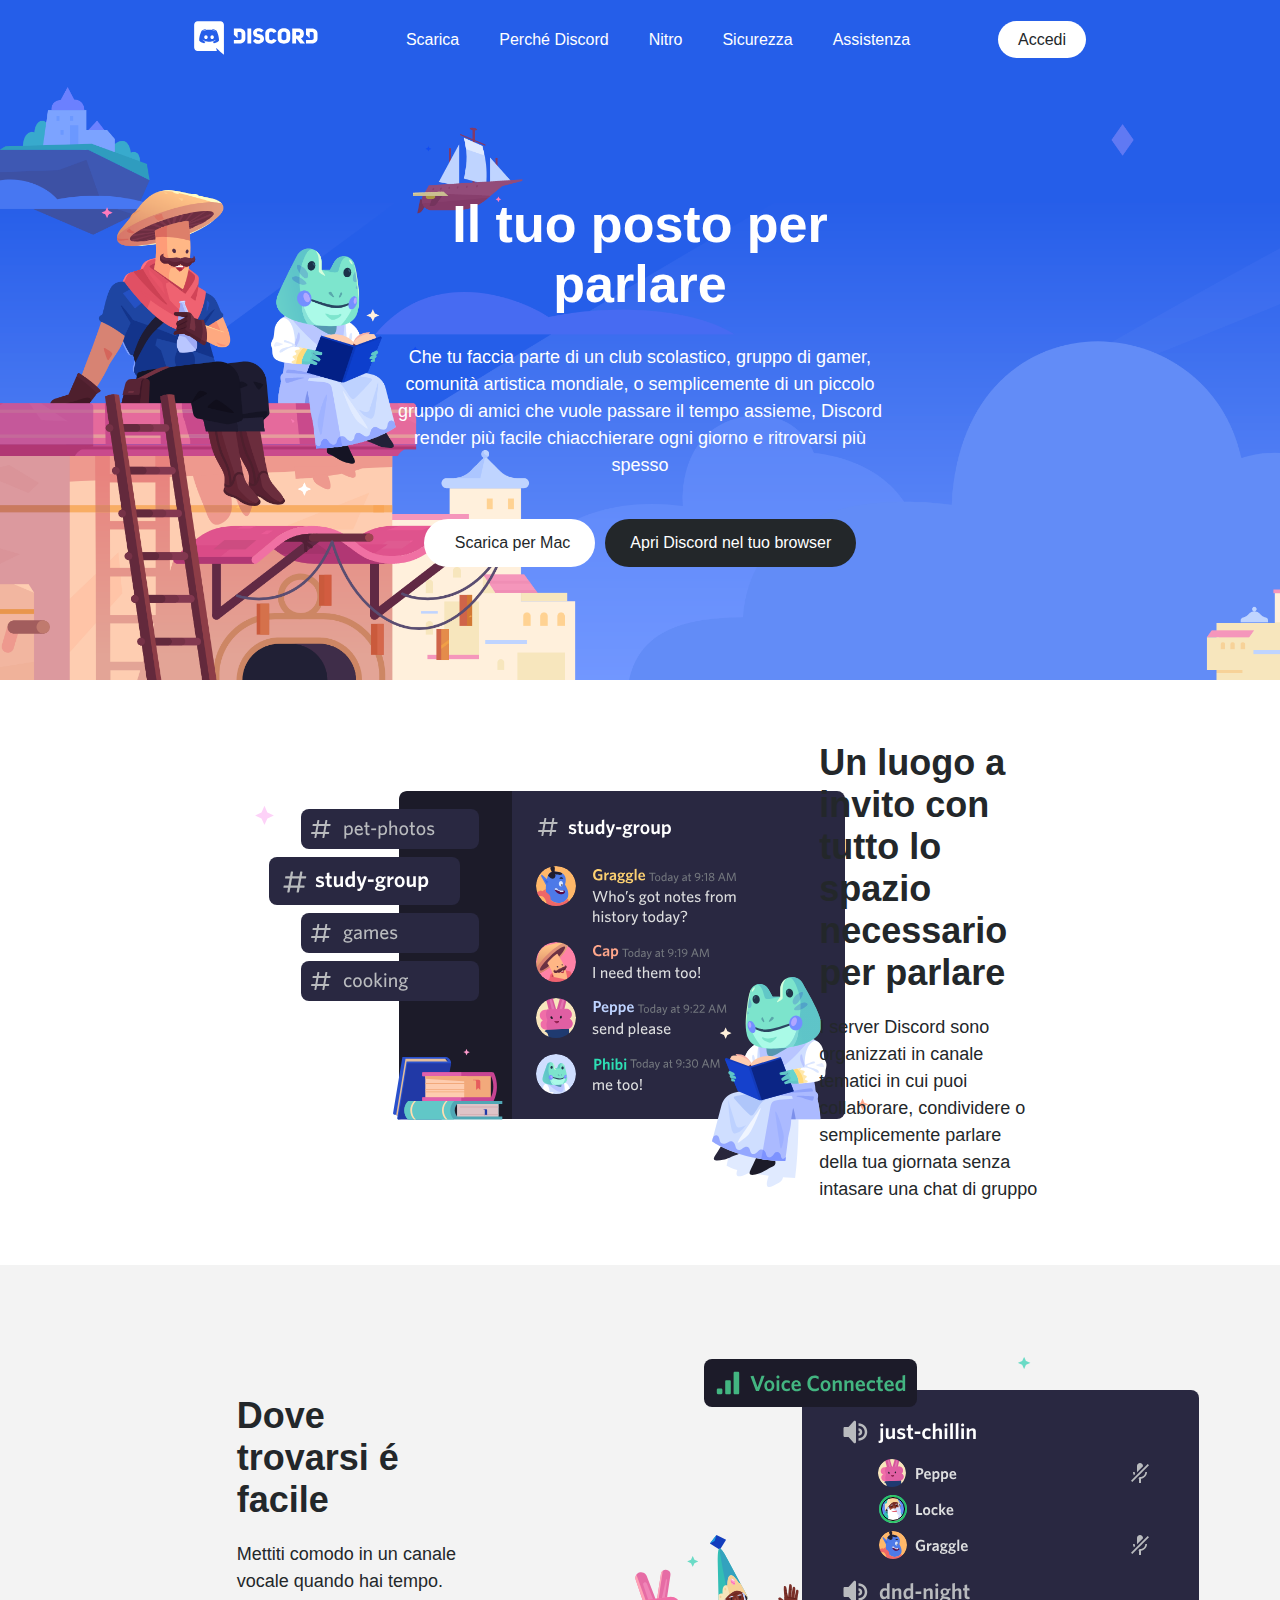
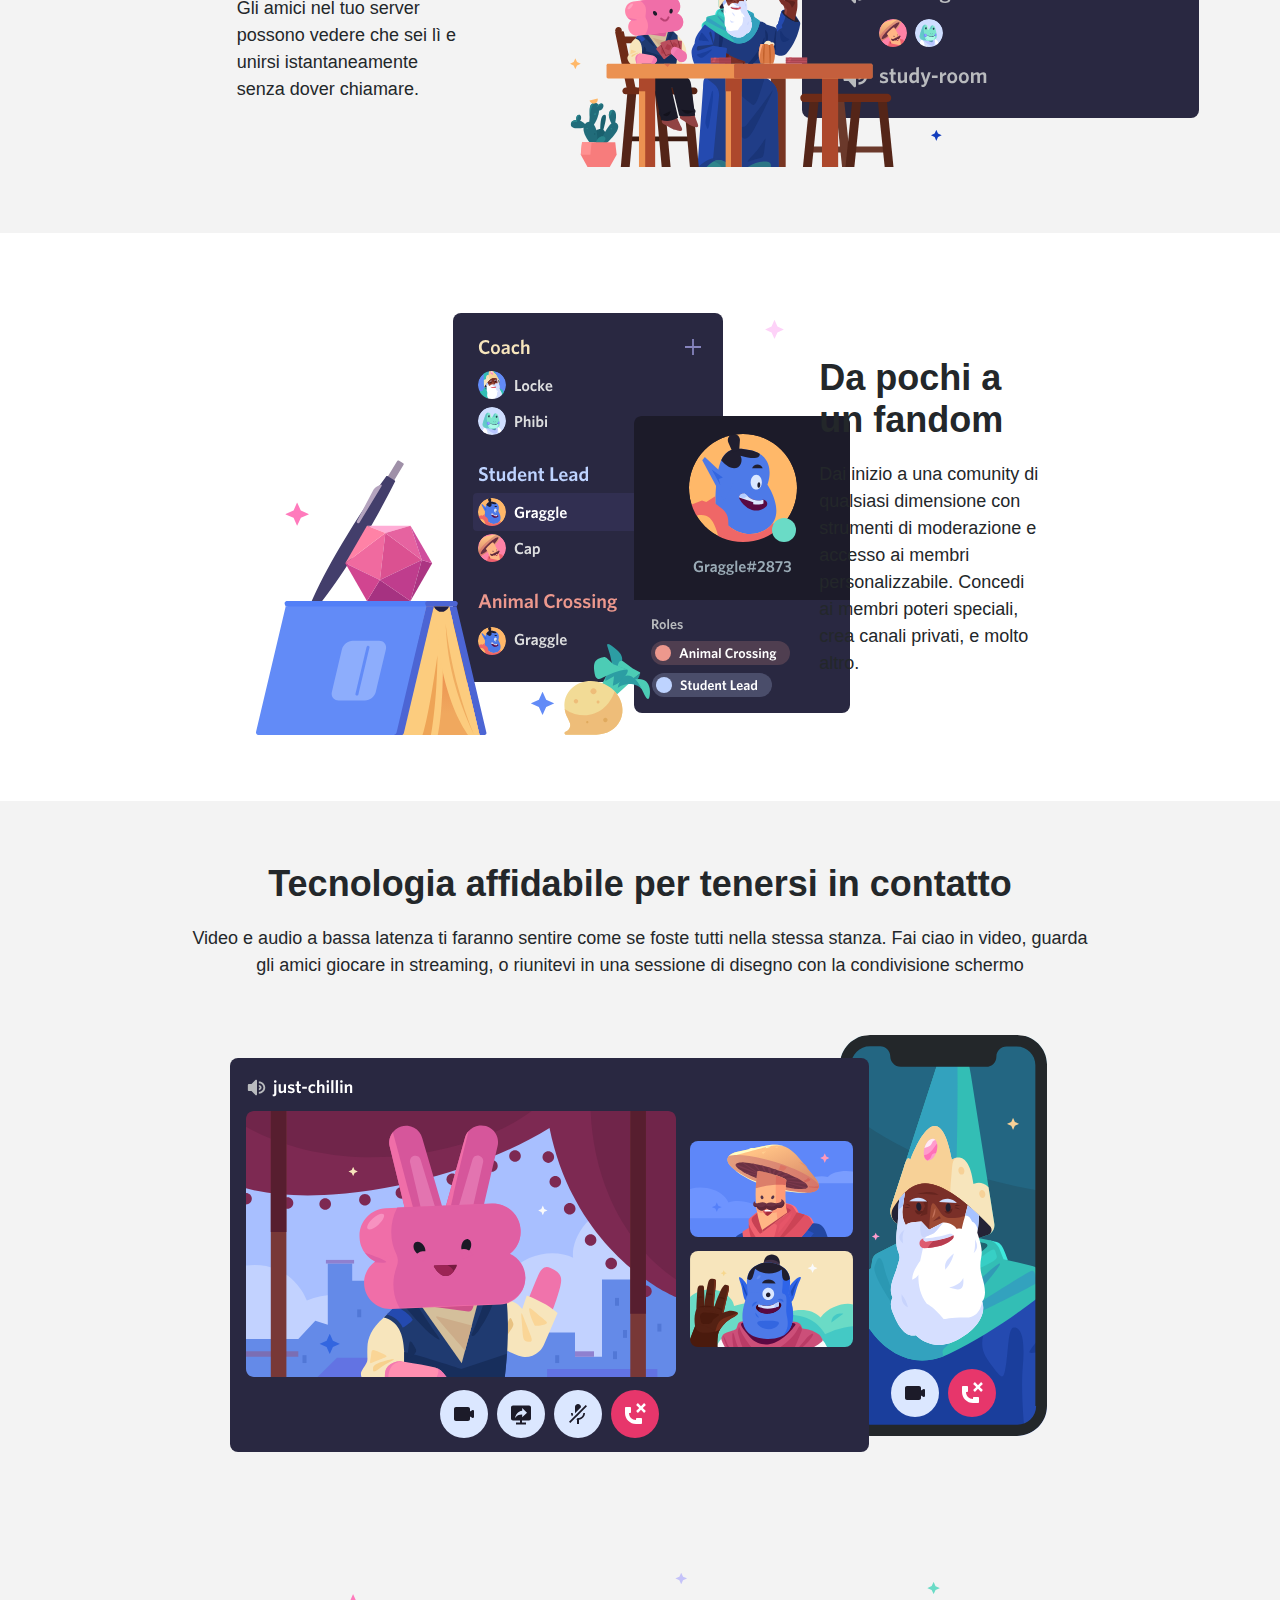
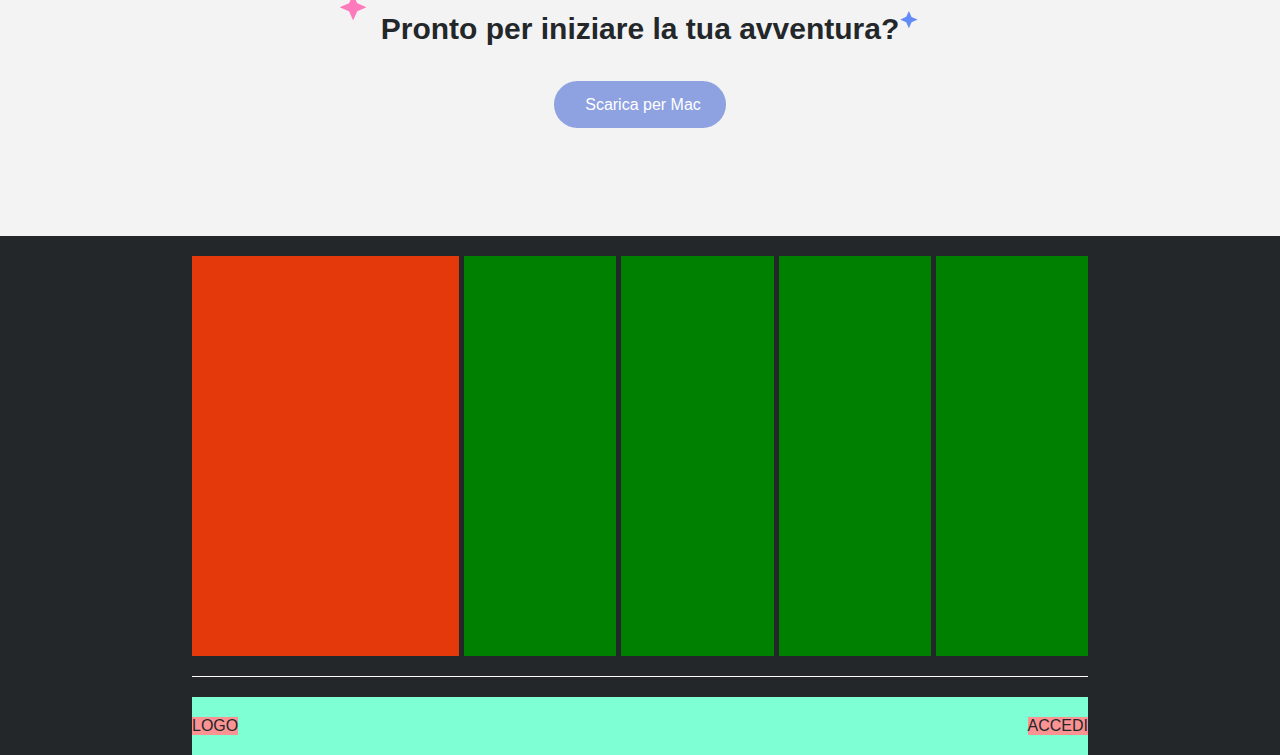
==== commit e36a85fc: "fix last feature img decoration" ====
--- a/index.html
+++ b/index.html
@@ -124,6 +124,7 @@
             <img src="img/item4-big.svg" alt="descriptive image" />
             <!-- CTA SECTION -->
             <div class="cta-section">
+              <img src="img/stars.svg" alt="Stars" />
               <h5>Pronto per iniziare la tua avventura?</h5>
               <a href="#" class="btn btn-blue"
                 ><i class="fa-solid fa-down-long"></i> Scarica per Mac</a
--- a/css/style.css
+++ b/css/style.css
@@ -178,15 +178,22 @@
   background-color: green; */
 }
 
-.last-feature-content:after {
+/* .last-feature-content:after {
   content: url(../img/stars.svg);
   position: relative;
   bottom: 228px;
-}
+} */
 
 .cta-section {
-  margin: 80px 0;
-}
+  margin: 40px 0 60px 0;
+}
+
+.cta-section img {
+  position: relative;
+  top: 20px;
+  width: 600px;
+}
+
 .cta-section h5 {
   margin-bottom: 50px;
 }
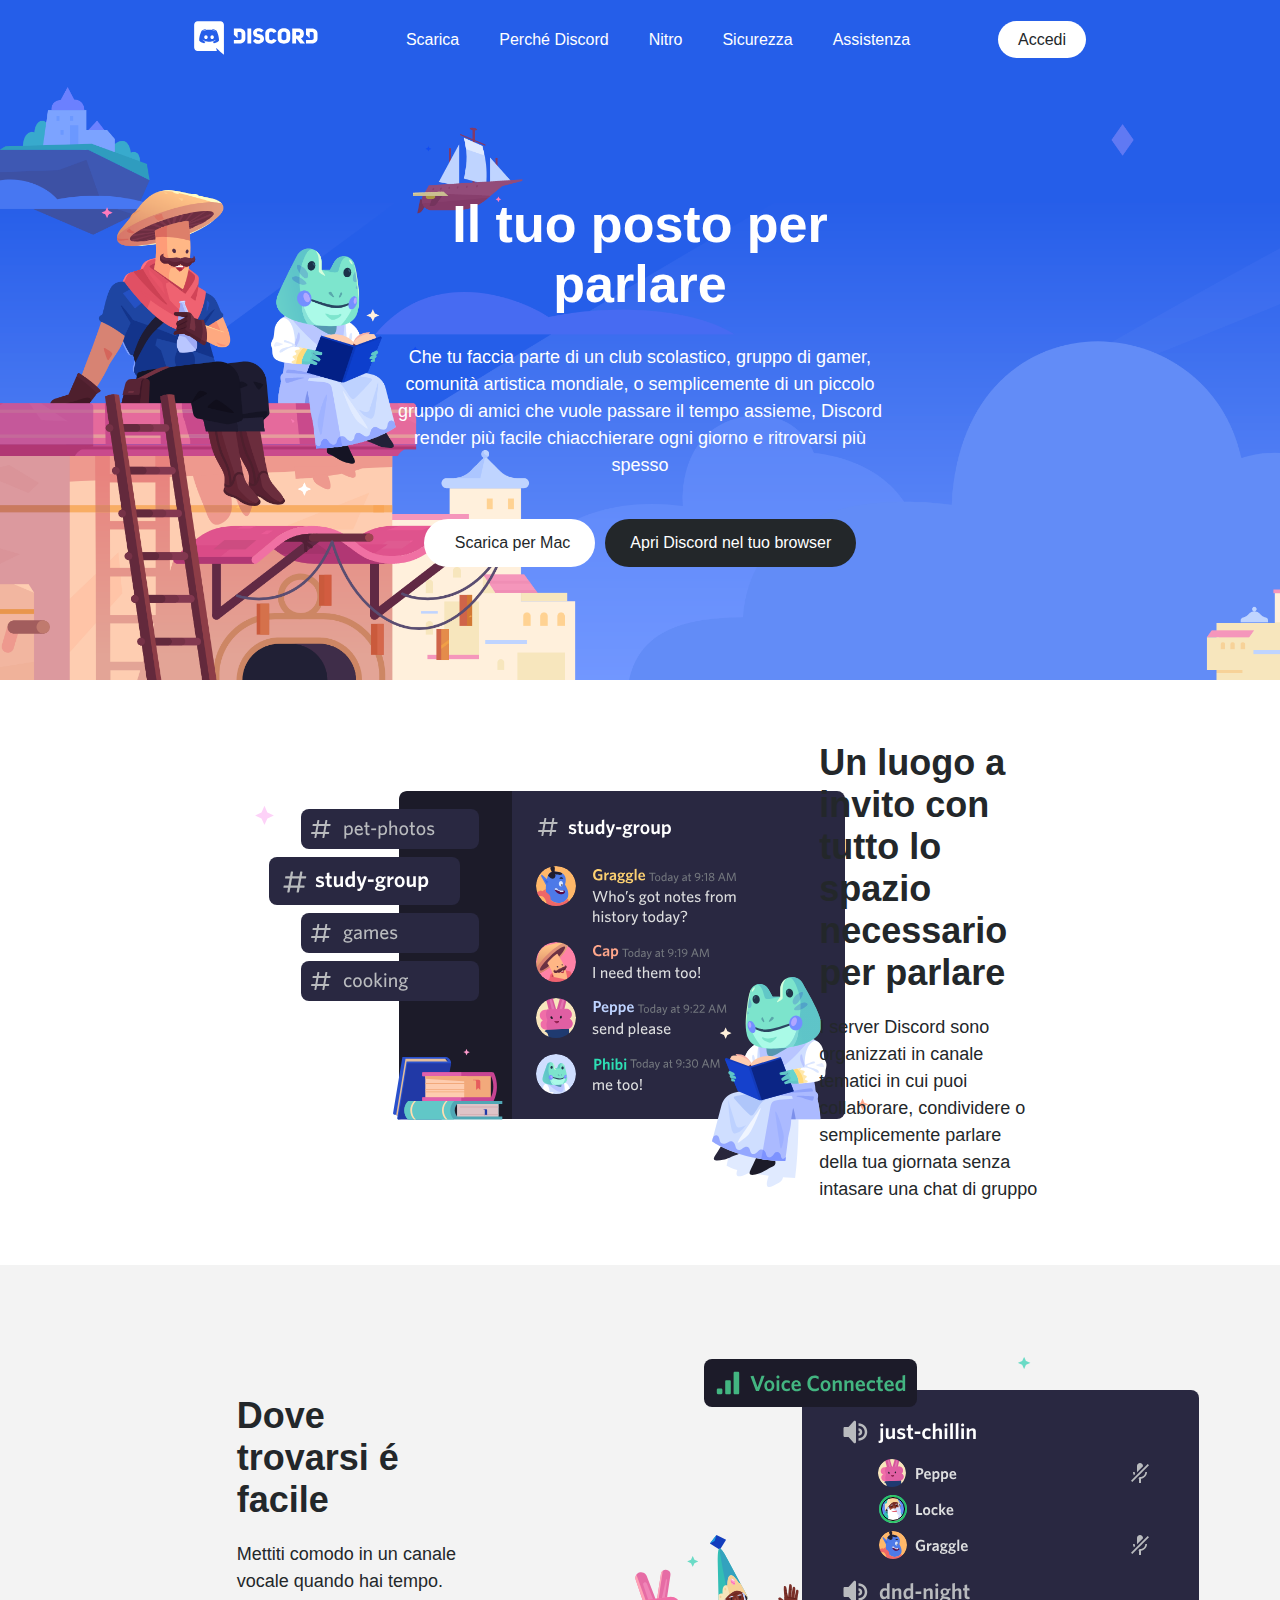
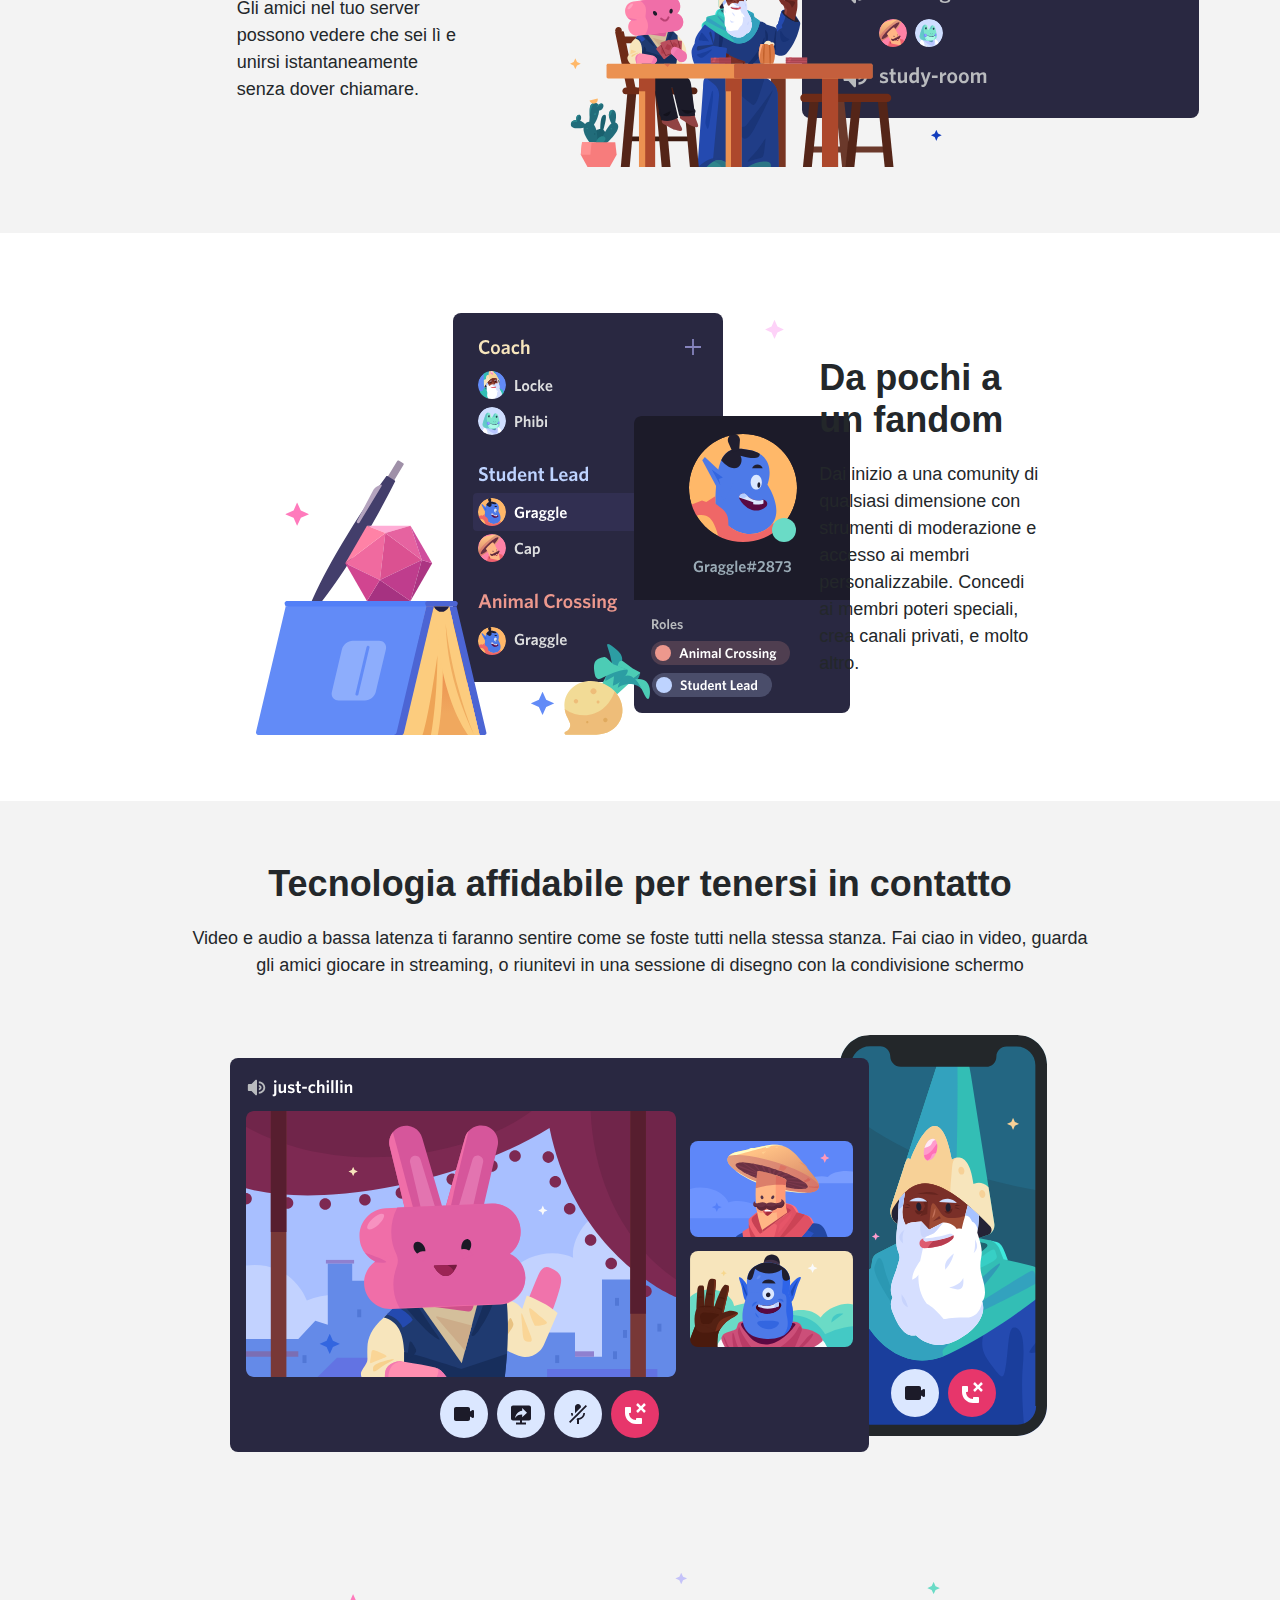
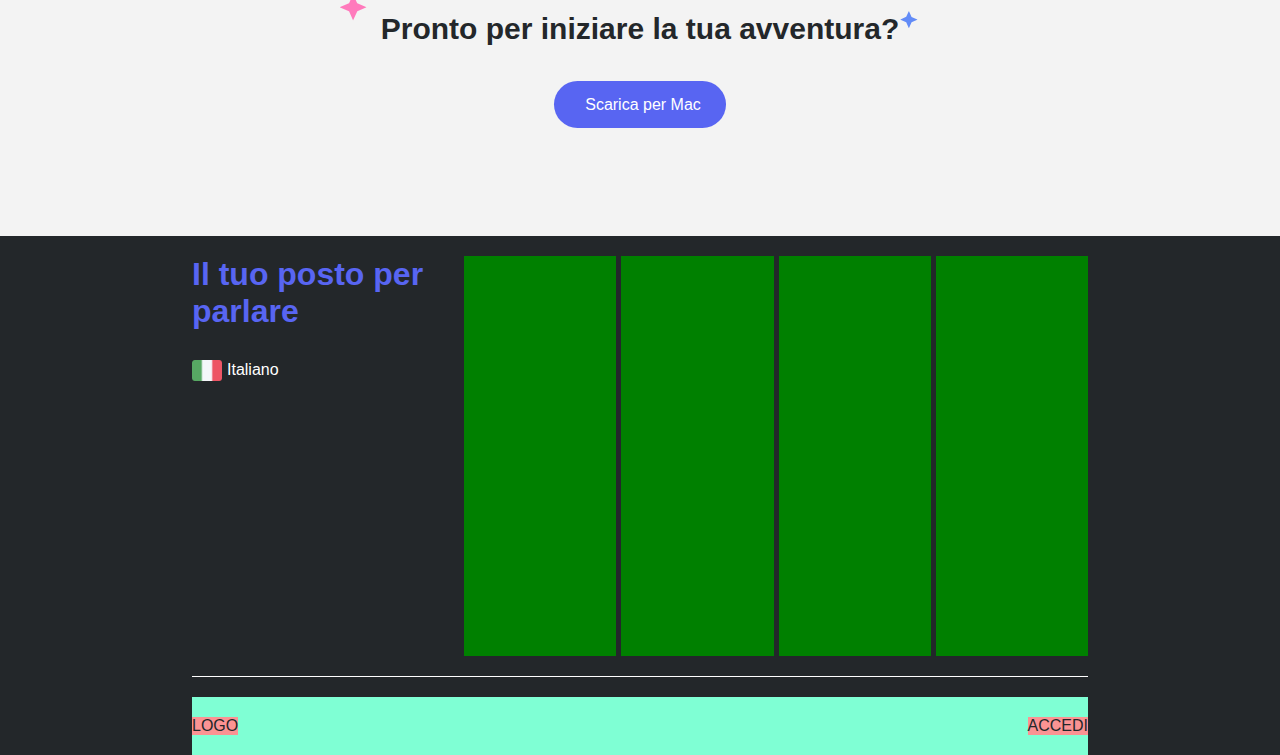
==== commit 33de9069: "First column footer" ====
--- a/index.html
+++ b/index.html
@@ -139,10 +139,23 @@
     <footer>
       <!-- FIRST FOOTER SECTION -->
       <section class="first-footer-section container">
+        <!-- FIRST COLUMN -->
         <div class="first-column">
-          <div class="col-social"></div>
+          <div class="col-social">
+            <h4>Il tuo posto per parlare</h4>
+            <div class="lang-selector">
+              <img src="img/ita.png" alt="Italian Flag" />
+              <span>Italiano <i class="fa-solid fa-chevron-down"></i></span>
+            </div>
+            <div class="social-icons">
+              <a href="#"><i class="fa-brands fa-x-twitter"></i></a>
+              <a href="#"><i class="fa-brands fa-instagram"></i></a>
+              <a href="#"><i class="fa-brands fa-facebook"></i></a>
+              <a href="#"><i class="fa-brands fa-youtube"></i></a>
+            </div>
+          </div>
         </div>
-
+        <!-- SECOND COLUMNS -->
         <div class="second-column-section">
           <div class="col-link"></div>
           <div class="col-link"></div>
--- a/css/style.css
+++ b/css/style.css
@@ -26,6 +26,10 @@
   margin-bottom: 20px;
 }
 
+h4 {
+  font-size: 32px;
+}
+
 h5 {
   font-size: 30px;
 }
@@ -126,6 +130,7 @@
 
 .fa-down-long {
   margin-right: 6px;
+  /* color: #23272a; */
 }
 
 .hero-btn {
@@ -198,7 +203,7 @@
   margin-bottom: 50px;
 }
 .btn-blue {
-  background-color: #8ea1e1;
+  background-color: #5865f2;
   color: #fff;
   text-align: center;
 }
@@ -216,7 +221,6 @@
   padding: 20px 0;
   border-bottom: 1px solid #fff;
   margin-bottom: 20px;
-
   display: flex;
   gap: 5px;
   /* justify-content: center;
@@ -236,9 +240,37 @@
 }
 
 .col-social {
-  height: 100%;
   width: 100%;
-  background-color: rgb(228, 58, 11);
+  /* debug */
+  /* height: 100%;
+  background-color: rgb(228, 58, 11); */
+}
+
+.col-social h4 {
+  color: #5865f2;
+}
+
+.lang-selector {
+  display: flex;
+  align-items: center;
+  gap: 5px;
+  color: #fff;
+  margin-top: 30px;
+}
+
+.lang-selector img {
+  width: 30px;
+}
+
+.social-icons {
+  margin-top: 25px;
+  display: flex;
+  gap: 25px;
+}
+
+.fa-brands {
+  color: #fff;
+  font-size: 20px;
 }
 
 .col-link {
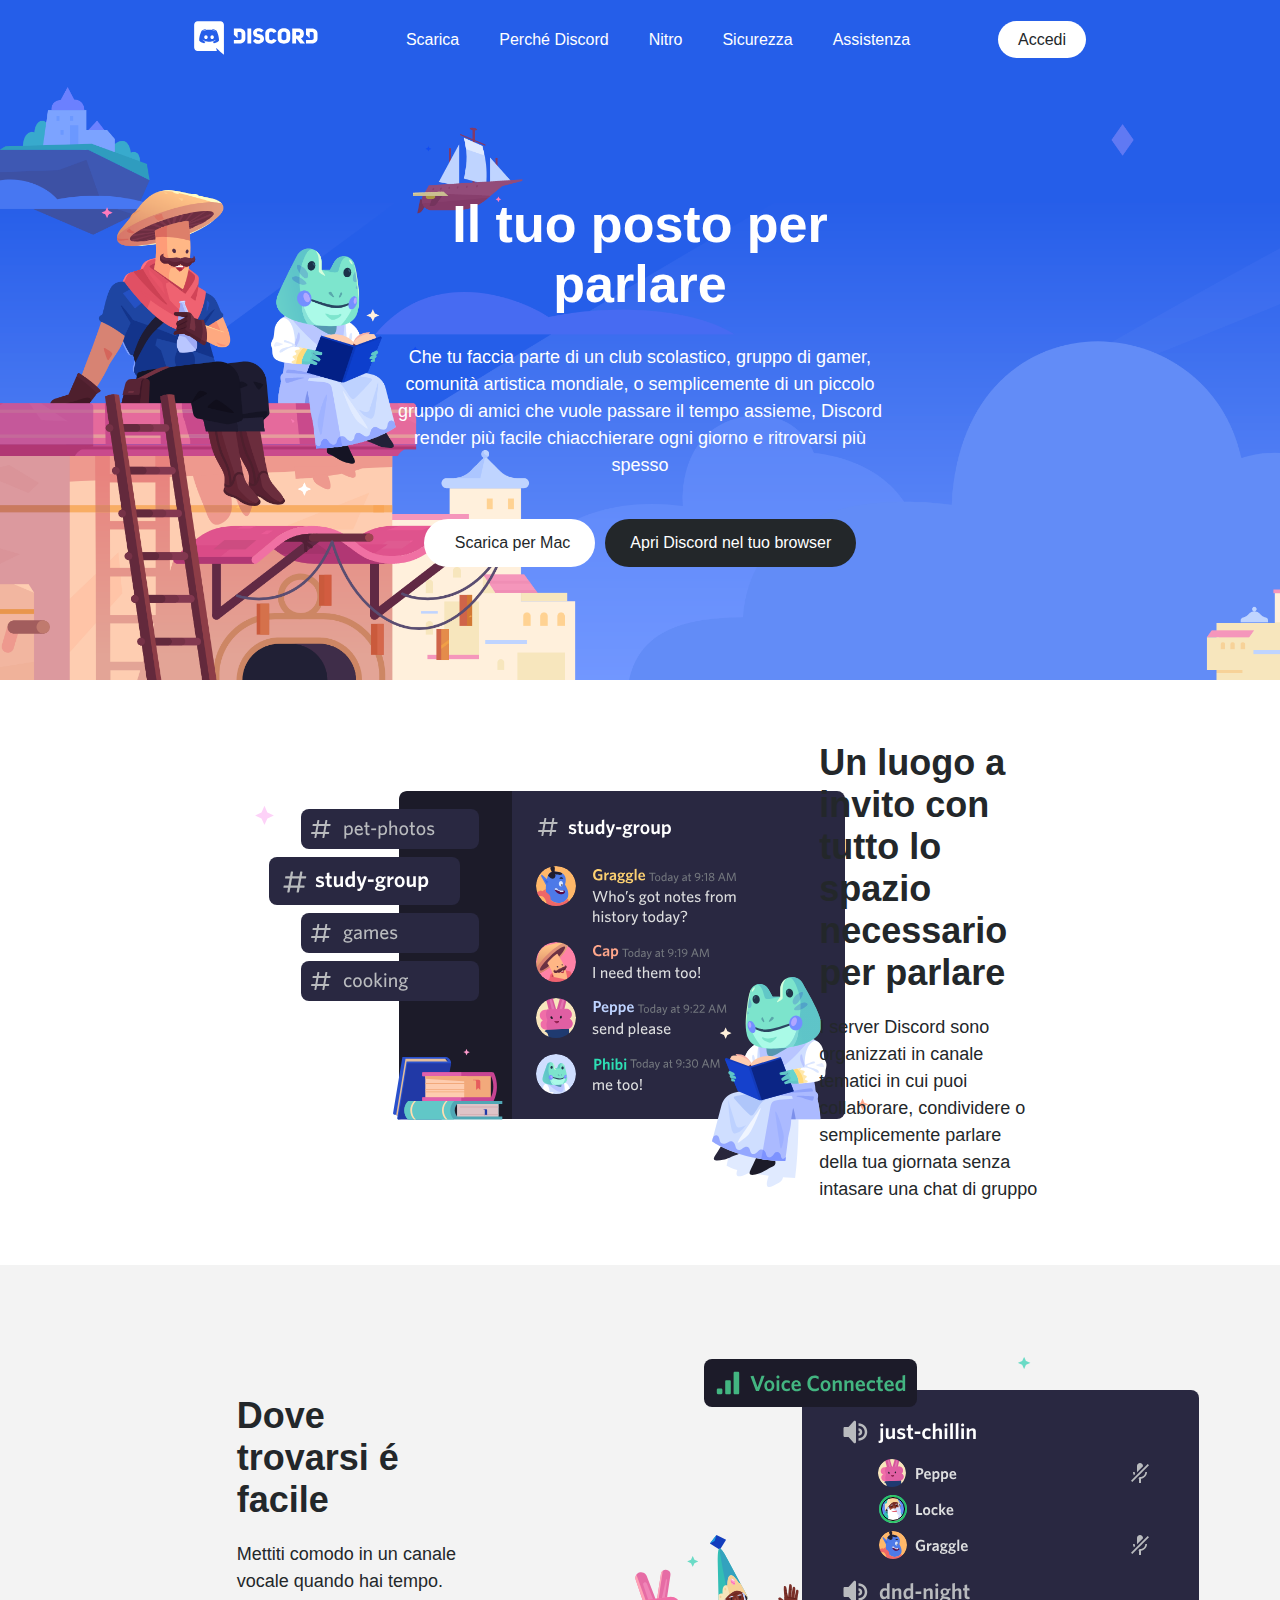
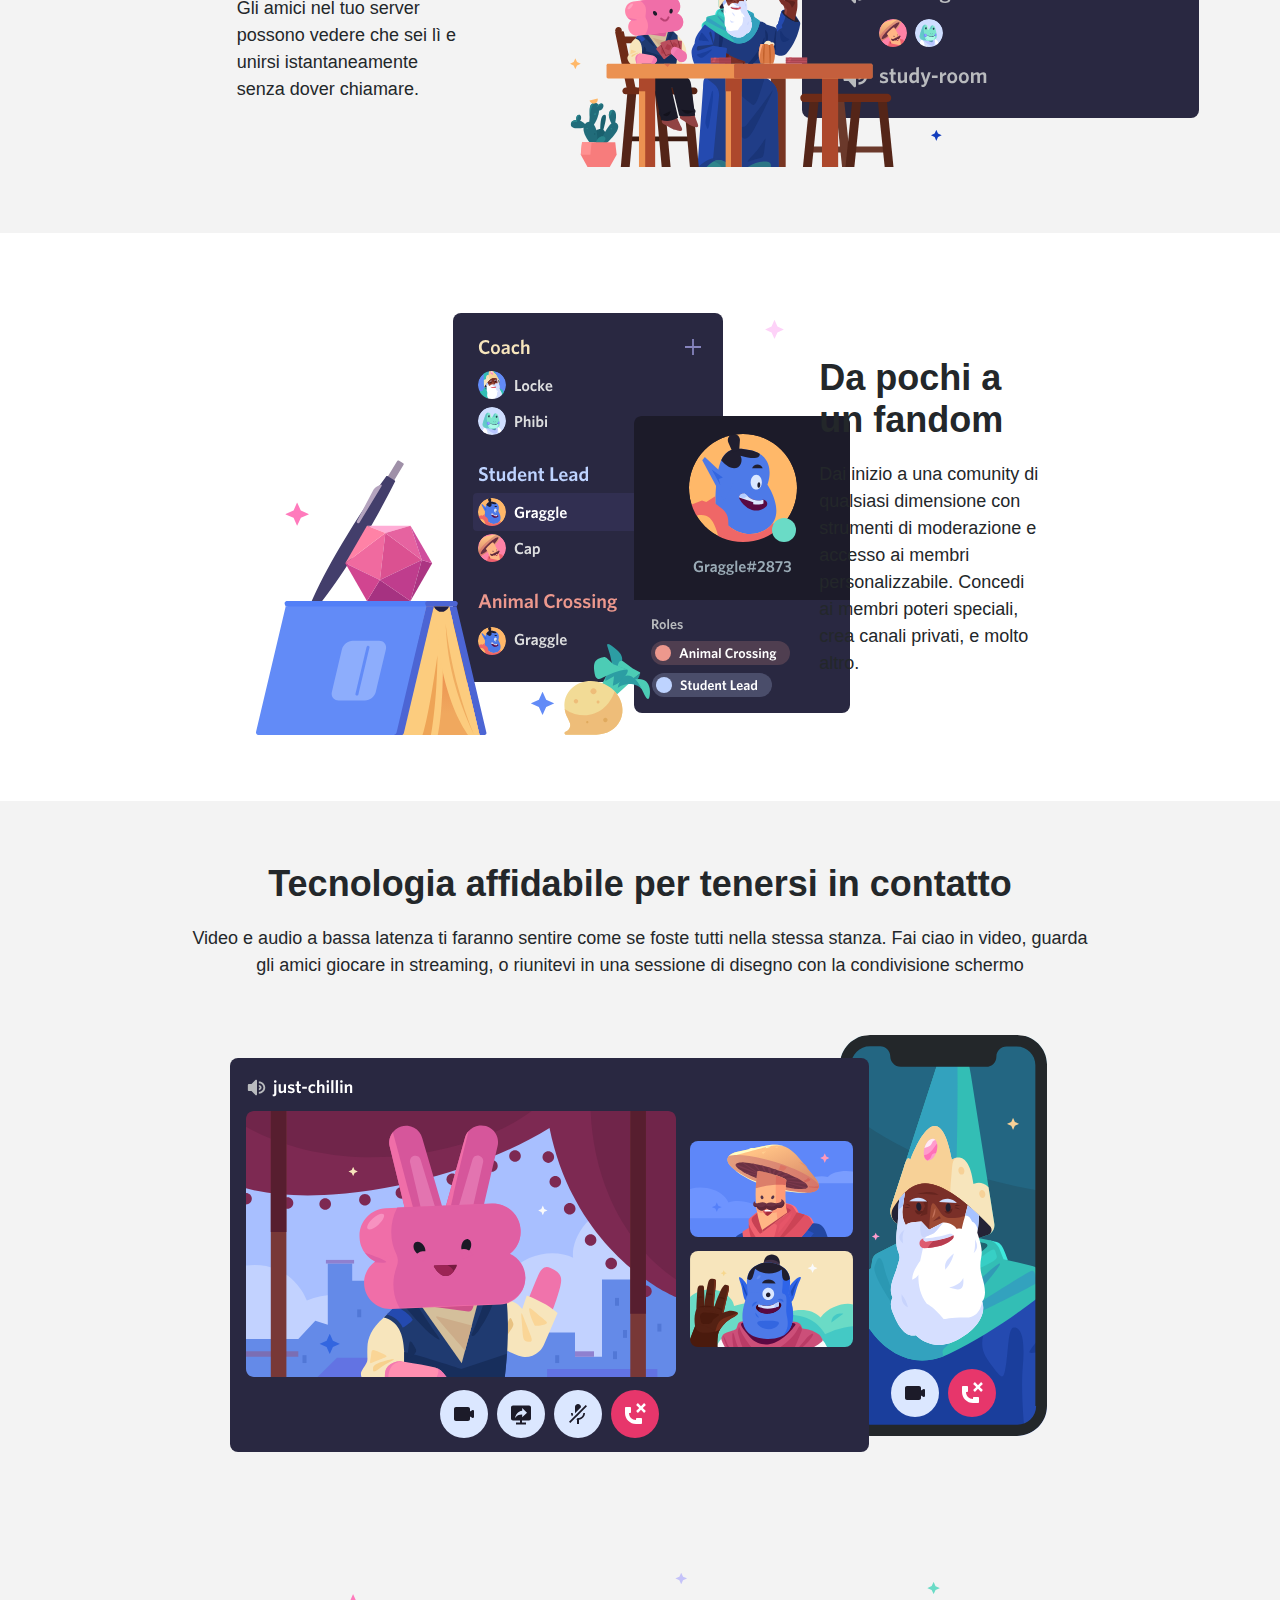
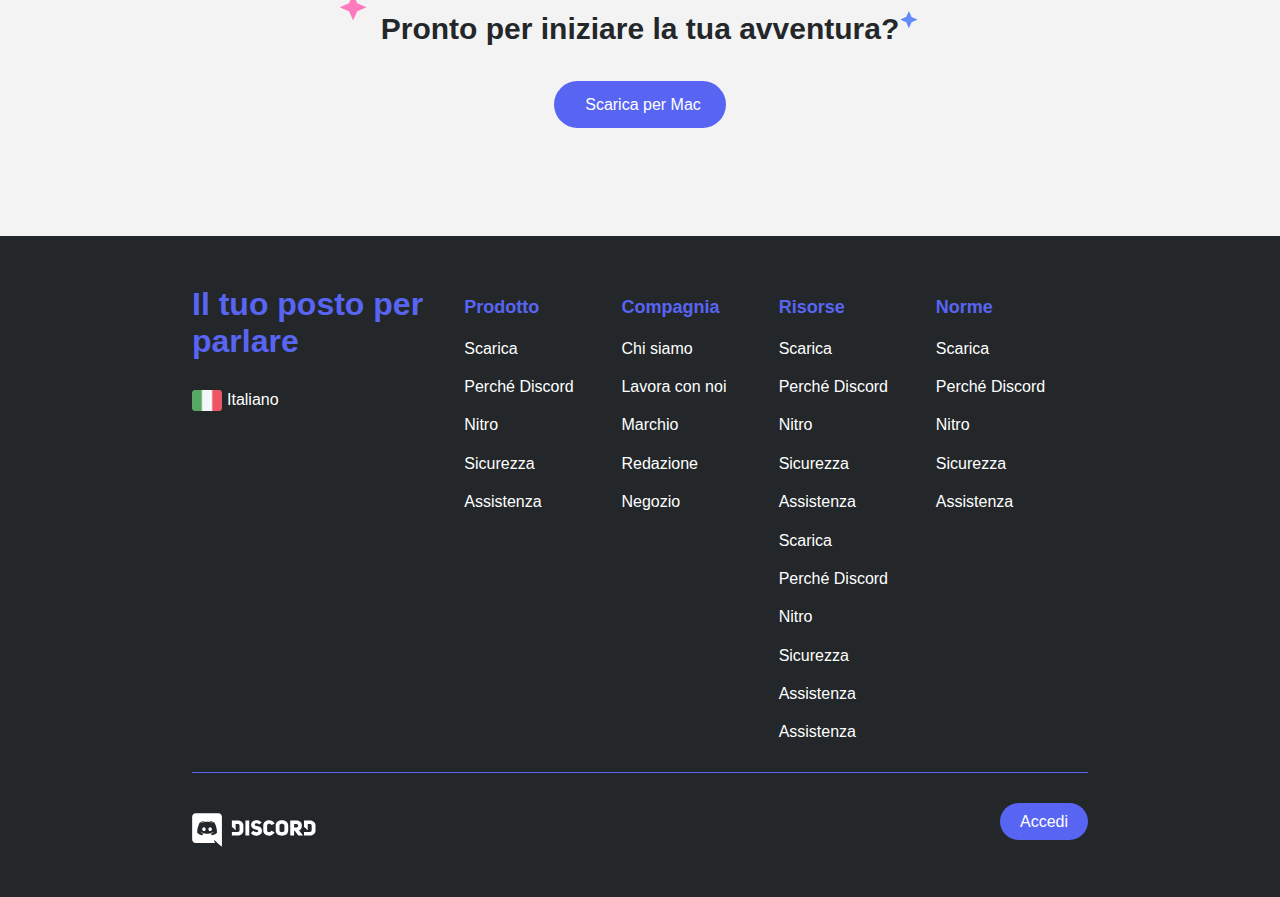
==== commit 58b6db21: "Footer finished" ====
--- a/index.html
+++ b/index.html
@@ -157,17 +157,59 @@
         </div>
         <!-- SECOND COLUMNS -->
         <div class="second-column-section">
-          <div class="col-link"></div>
-          <div class="col-link"></div>
-          <div class="col-link"></div>
-          <div class="col-link"></div>
+          <div class="col-link">
+            <ul>
+              <li class="footer-link-title">Prodotto</li>
+              <li><a href="#">Scarica</a></li>
+              <li><a href="#">Perché Discord</a></li>
+              <li><a href="#">Nitro</a></li>
+              <li><a href="#">Sicurezza</a></li>
+              <li><a href="#">Assistenza</a></li>
+            </ul>
+          </div>
+          <div class="col-link">
+            <ul>
+              <li class="footer-link-title">Compagnia</li>
+              <li><a href="#">Chi siamo</a></li>
+              <li><a href="#">Lavora con noi</a></li>
+              <li><a href="#">Marchio</a></li>
+              <li><a href="#">Redazione</a></li>
+              <li><a href="#">Negozio</a></li>
+            </ul>
+          </div>
+          <div class="col-link">
+            <ul>
+              <li class="footer-link-title">Risorse</li>
+              <li><a href="#">Scarica</a></li>
+              <li><a href="#">Perché Discord</a></li>
+              <li><a href="#">Nitro</a></li>
+              <li><a href="#">Sicurezza</a></li>
+              <li><a href="#">Assistenza</a></li>
+              <li><a href="#">Scarica</a></li>
+              <li><a href="#">Perché Discord</a></li>
+              <li><a href="#">Nitro</a></li>
+              <li><a href="#">Sicurezza</a></li>
+              <li><a href="#">Assistenza</a></li>
+              <li><a href="#">Assistenza</a></li>
+            </ul>
+          </div>
+          <div class="col-link">
+            <ul>
+              <li class="footer-link-title">Norme</li>
+              <li><a href="#">Scarica</a></li>
+              <li><a href="#">Perché Discord</a></li>
+              <li><a href="#">Nitro</a></li>
+              <li><a href="#">Sicurezza</a></li>
+              <li><a href="#">Assistenza</a></li>
+            </ul>
+          </div>
         </div>
       </section>
 
       <!-- SECOND FOOTER SECTION -->
       <section class="second-footer-section container">
-        <span class="footer-logo">LOGO</span>
-        <a class="footer-btn" href="#">ACCEDI</a>
+        <img src="img/logo.svg" alt="" />
+        <div><a class="btn btn-singin" href="#">Accedi</a></div>
       </section>
     </footer>
   </body>
--- a/css/style.css
+++ b/css/style.css
@@ -213,13 +213,14 @@
 footer {
   background-color: #23272a;
   min-height: 500px;
+  padding: 30px 0;
 }
 
 /* FIRST SECTION FOOTER */
 
 .first-footer-section {
   padding: 20px 0;
-  border-bottom: 1px solid #fff;
+  border-bottom: 1px solid #5865f2;
   margin-bottom: 20px;
   display: flex;
   gap: 5px;
@@ -236,7 +237,6 @@
   display: flex;
   gap: 5px;
   width: 70%;
-  height: 400px;
 }
 
 .col-social {
@@ -275,25 +275,34 @@
 
 .col-link {
   width: 25%;
-  height: 100%;
-  background-color: green;
+  /* debug */
+  /* height: 100%;
+  background-color: green; */
+}
+
+.footer-link-title {
+  color: #5865f2;
+  font-weight: 800;
+  font-size: 18px;
+}
+
+.col-link ul {
+  list-style: none;
+  line-height: 2.4;
 }
 
 /* SECOND SECTION FOOTER */
 
 .second-footer-section {
-  background-color: aquamarine;
   padding: 20px 0;
   display: flex;
   justify-content: space-between;
-}
-
-.footer-logo {
-  background-color: rgb(251, 147, 147);
-}
-
-.footer-btn {
-  background-color: rgb(251, 147, 147);
-  border: none;
-  cursor: pointer;
-}
+  /* debug */
+  /* background-color: aquamarine; */
+}
+
+.btn-singin {
+  background-color: #5865f2;
+  color: #fff;
+  padding: 10px 20px;
+}
